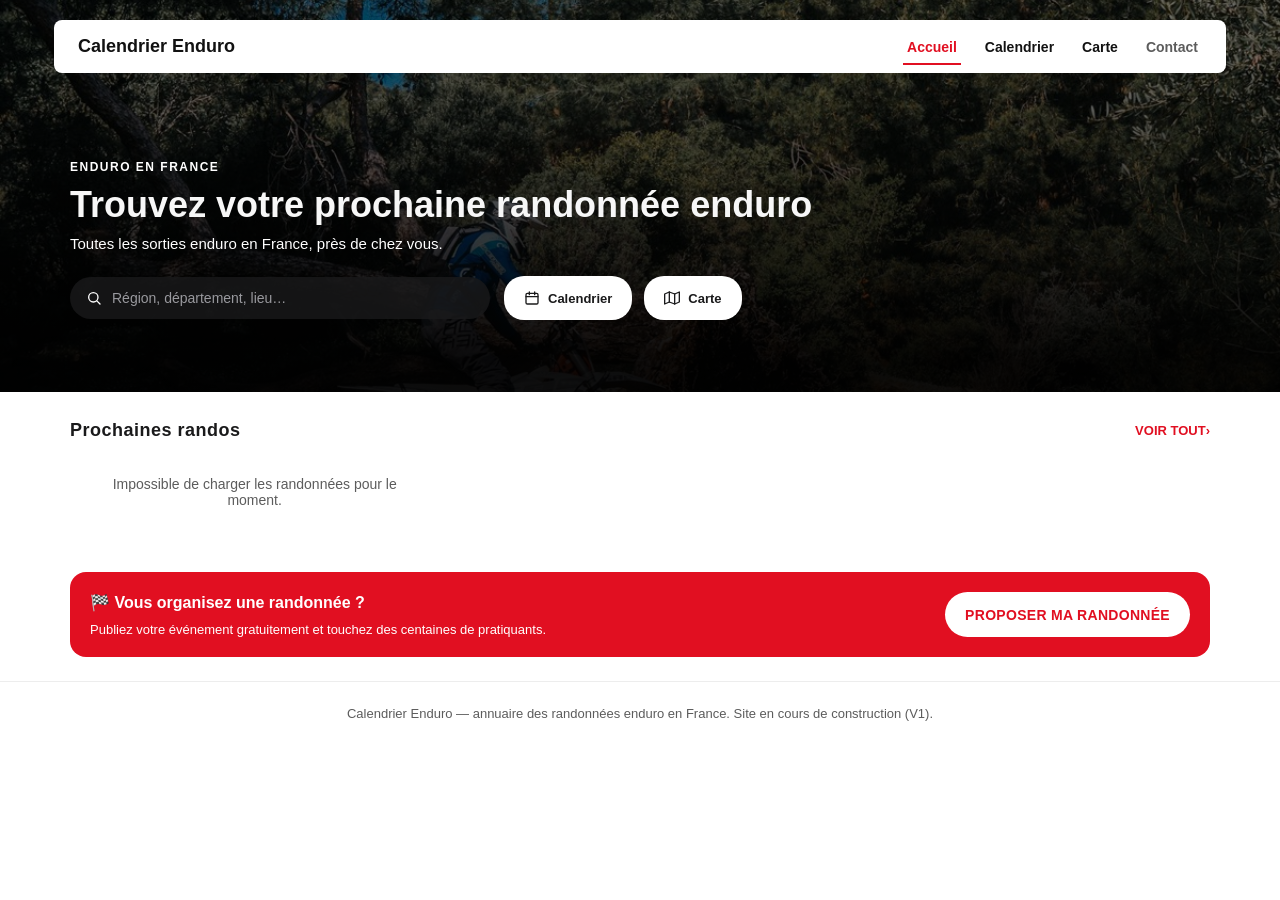
==== index.html @ edf3f190 "Recherche et filtres : correctifs, URL partageable, clavier - Filtre Département basé sur le numéro " ====
<!doctype html>
<html lang="fr">
<head>
<meta charset="UTF-8" />
<meta name="viewport" content="width=device-width, initial-scale=1" />
<title>Calendrier Enduro — Trouvez votre prochaine randonnée</title>
<meta
  name="description"
  content="Toutes les randonnées enduro organisées en France. Repérez les sorties près de chez vous, consultez les détails et contactez l'organisateur."
/>
<link rel="icon" href="data:image/svg+xml,%3Csvg xmlns='http://www.w3.org/2000/svg' viewBox='0 0 24 24'%3E%3Crect width='24' height='24' rx='5' fill='%23e10f21'/%3E%3Ctext x='12' y='17' font-size='13' font-family='Arial, sans-serif' font-weight='700' fill='white' text-anchor='middle'%3EE%3C/text%3E%3C/svg%3E" />
<link rel="stylesheet" href="css/styles.css" />
</head>
<body>
<a class="skip-link" href="#main">Aller au contenu principal</a>

<!-- Sprite d'icônes (icônes génériques dessinées pour cette version locale,
     à remplacer par le set Font Awesome Pro du design une fois le projet
     connecté à une source d'icônes). -->
<svg xmlns="http://www.w3.org/2000/svg" style="display:none" aria-hidden="true">
  <symbol id="icon-search" viewBox="0 0 24 24"><circle cx="11" cy="11" r="7"/><line x1="21" y1="21" x2="16.65" y2="16.65"/></symbol>
  <symbol id="icon-calendar" viewBox="0 0 24 24"><rect x="3" y="5" width="18" height="16" rx="2"/><line x1="16" y1="3" x2="16" y2="7"/><line x1="8" y1="3" x2="8" y2="7"/><line x1="3" y1="10" x2="21" y2="10"/></symbol>
  <symbol id="icon-map" viewBox="0 0 24 24"><polygon points="1,6 8,3 16,6 23,3 23,18 16,21 8,18 1,21"/><line x1="8" y1="3" x2="8" y2="18"/><line x1="16" y1="6" x2="16" y2="21"/></symbol>
  <symbol id="icon-home" viewBox="0 0 24 24"><path d="M4 11 12 4l8 7"/><path d="M6 10v9a1 1 0 0 0 1 1h3v-6h4v6h3a1 1 0 0 0 1-1v-9"/></symbol>
  <symbol id="icon-envelope" viewBox="0 0 24 24"><rect x="3" y="5" width="18" height="14" rx="2"/><path d="m4 7 8 6 8-6"/></symbol>
  <symbol id="icon-bars" viewBox="0 0 24 24"><line x1="4" y1="7" x2="20" y2="7"/><line x1="4" y1="12" x2="20" y2="12"/><line x1="4" y1="17" x2="20" y2="17"/></symbol>
  <symbol id="icon-close" viewBox="0 0 24 24"><line x1="6" y1="6" x2="18" y2="18"/><line x1="18" y1="6" x2="6" y2="18"/></symbol>
  <symbol id="icon-chevron-down" viewBox="0 0 24 24"><polyline points="6 9 12 15 18 9"/></symbol>
</svg>

<div class="hero">
  <div class="hero__media">
    <img src="assets/img/hero-verdon.jpg" alt="Pilote enduro sur un sentier forestier." />
  </div>

  <header class="hero-header">
    <div class="hero-header__bar">
      <p class="site-header__title">Calendrier Enduro</p>

      <nav class="primary-nav" aria-label="Navigation principale">
        <ul class="primary-nav__list">
          <li><a class="primary-nav__link" href="index.html" aria-current="page">Accueil</a></li>
          <li><a class="primary-nav__link" href="calendrier.html">Calendrier</a></li>
          <li><a class="primary-nav__link" href="carte.html">Carte</a></li>
          <li><a class="primary-nav__link" href="#" aria-disabled="true" tabindex="-1">Contact <span class="sr-only">(bientôt disponible)</span></a></li>
        </ul>
      </nav>

      <button
        type="button"
        class="menu-btn"
        aria-haspopup="true"
        aria-expanded="false"
        aria-controls="mobile-menu"
        data-menu-toggle
      >
        <svg class="icon" aria-hidden="true"><use href="#icon-bars"></use></svg>
        <span class="sr-only">Ouvrir le menu</span>
      </button>
    </div>
  </header>

  <div class="hero__content">
    <p class="hero__eyebrow">Enduro en France</p>
    <h1 class="hero__title">Trouvez votre prochaine randonnée enduro</h1>
    <p class="hero__subtitle">Toutes les sorties enduro en France, près de chez vous.</p>
  </div>

  <div class="hero__tools">
    <form class="search-field" role="search" action="calendrier.html" method="get">
      <label for="hero-search" class="sr-only">Rechercher une randonnée par région, département ou lieu</label>
      <svg class="icon" aria-hidden="true"><use href="#icon-search"></use></svg>
      <input type="search" id="hero-search" name="q" placeholder="Région, département, lieu…" />
    </form>

    <div class="quick-links">
      <a class="quick-link" href="calendrier.html">
        <svg class="icon" aria-hidden="true"><use href="#icon-calendar"></use></svg>
        Calendrier
      </a>
      <a class="quick-link" href="carte.html">
        <svg class="icon" aria-hidden="true"><use href="#icon-map"></use></svg>
        Carte
      </a>
    </div>
  </div>
</div>

<main id="main">
  <section class="section" aria-labelledby="prochaines-heading">
    <div class="section__header">
      <h2 class="section__title" id="prochaines-heading">Prochaines randos</h2>
      <a class="section__link" href="calendrier.html">Voir tout <span aria-hidden="true">›</span></a>
    </div>

    <ul class="rando-list rando-list--grid" data-home-list aria-live="polite">
      <li class="rando-list__status" data-home-status>Chargement des prochaines randos…</li>
    </ul>
  </section>

  <section class="section" aria-label="Vous organisez une randonnée ?">
    <div class="cta-banner">
      <div class="cta-banner__text">
        <p class="cta-banner__title">🏁 Vous organisez une randonnée ?</p>
        <p class="cta-banner__subtitle">Publiez votre événement gratuitement et touchez des centaines de pratiquants.</p>
      </div>
      <a class="cta-banner__button" href="#">Proposer ma randonnée</a>
    </div>
  </section>

  <footer class="site-footer">
    <p>Calendrier Enduro — annuaire des randonnées enduro en France. Site en cours de construction (V1).</p>
  </footer>
</main>

<nav class="bottom-nav" aria-label="Navigation principale (mobile)">
  <a class="bottom-nav__item" href="index.html" aria-current="page">
    <span class="bottom-nav__indicator" aria-hidden="true"></span>
    <svg class="icon" aria-hidden="true"><use href="#icon-home"></use></svg>
    <span class="bottom-nav__label">Accueil</span>
  </a>
  <a class="bottom-nav__item" href="calendrier.html">
    <span class="bottom-nav__indicator" aria-hidden="true"></span>
    <svg class="icon" aria-hidden="true"><use href="#icon-calendar"></use></svg>
    <span class="bottom-nav__label">Calendrier</span>
  </a>
  <a class="bottom-nav__item" href="carte.html">
    <span class="bottom-nav__indicator" aria-hidden="true"></span>
    <svg class="icon" aria-hidden="true"><use href="#icon-map"></use></svg>
    <span class="bottom-nav__label">Carte</span>
  </a>
  <span class="bottom-nav__item" aria-disabled="true">
    <span class="bottom-nav__indicator" aria-hidden="true"></span>
    <svg class="icon" aria-hidden="true"><use href="#icon-envelope"></use></svg>
    <span class="bottom-nav__label">Contact</span>
    <span class="sr-only">(bientôt disponible)</span>
  </span>
</nav>

<div class="mobile-menu" id="mobile-menu" data-open="false">
  <div class="mobile-menu__backdrop" data-menu-close></div>
  <div class="mobile-menu__panel" role="dialog" aria-modal="true" aria-label="Menu de navigation">
    <button type="button" class="mobile-menu__close" data-menu-close>
      <svg class="icon" aria-hidden="true"><use href="#icon-close"></use></svg>
      <span class="sr-only">Fermer le menu</span>
    </button>
    <a class="mobile-menu__link" href="index.html" aria-current="page">
      <svg class="icon" aria-hidden="true"><use href="#icon-home"></use></svg>
      Accueil
    </a>
    <a class="mobile-menu__link" href="calendrier.html">
      <svg class="icon" aria-hidden="true"><use href="#icon-calendar"></use></svg>
      Calendrier
    </a>
    <a class="mobile-menu__link" href="carte.html">
      <svg class="icon" aria-hidden="true"><use href="#icon-map"></use></svg>
      Carte
    </a>
    <a class="mobile-menu__link" href="#" aria-disabled="true" tabindex="-1">
      <svg class="icon" aria-hidden="true"><use href="#icon-envelope"></use></svg>
      Contact <span class="tag-soon">Bientôt</span>
    </a>
  </div>
</div>

<script src="js/main.js"></script>
</body>
</html>
---- css/styles.css ----
/* ==========================================================================
   Calendrier-enduro — feuille de styles partagée
   Version F ("Sportif" clair) — implémentation locale à partir de Figma
   Voir claude/accessibilite.md et claude/structure-site.md dans le projet
   pour le détail des décisions de contraste / zones tactiles.
   ========================================================================== */

:root {
  /* Couleurs */
  --color-bg: #ffffff;
  --color-surface: #f8f8f8;
  --color-text: #1a1a1b;
  --color-text-strong: #121212;
  --color-text-muted: #5c5c5c;
  --color-placeholder: #99999e;
  --color-border: #8f8f8f;
  --color-border-soft: #ededed;
  --color-brand: #e10f21;
  --color-brand-on-dark: #ed3324; /* variante lisible sur fond sombre, non utilisée sur cette version claire mais gardée en réserve */
  --color-on-brand: #ffffff;

  --color-badge-venir-bg: var(--color-brand);
  --color-badge-venir-text: #ffffff;
  --color-badge-passee-bg: #ececec;
  --color-badge-passee-text: #5c5c5c;
  --color-badge-annulee-bg: #1a1a1a;
  --color-badge-annulee-text: #ffffff;

  --color-accent-venir: var(--color-brand);
  --color-accent-passee: #9e9e9e;
  --color-accent-annulee: #1a1a1a;

  /* Typo */
  --font-sans: "Inter", -apple-system, BlinkMacSystemFont, "Segoe UI", Roboto,
    "Helvetica Neue", Arial, sans-serif;

  /* Rayons */
  --radius-sm: 6px;
  --radius-md: 8px;
  --radius-lg: 16px;
  --radius-pill: 999px;

  /* Espacements */
  --space-1: 4px;
  --space-2: 8px;
  --space-3: 12px;
  --space-4: 16px;
  --space-5: 20px;
  --space-6: 24px;

  /* Layout */
  --container-max: 1140px;
  --bottom-nav-height: 64px;

  /* Focus */
  --focus-ring: 0 0 0 3px rgba(225, 15, 33, 0.35), 0 0 0 1px var(--color-brand);
}

/* --------------------------------------------------------------------------
   Reset minimal
   -------------------------------------------------------------------------- */
*,
*::before,
*::after {
  box-sizing: border-box;
}

html {
  -webkit-text-size-adjust: 100%;
  scroll-behavior: smooth;
}

@media (prefers-reduced-motion: reduce) {
  html {
    scroll-behavior: auto;
  }
  *,
  *::before,
  *::after {
    animation-duration: 0.01ms !important;
    animation-iteration-count: 1 !important;
    transition-duration: 0.01ms !important;
  }
}

body {
  margin: 0;
  font-family: var(--font-sans);
  color: var(--color-text);
  background: var(--color-bg);
  -webkit-font-smoothing: antialiased;
  padding-bottom: var(--bottom-nav-height);
}

img {
  max-width: 100%;
  display: block;
}

button {
  font: inherit;
  color: inherit;
  background: none;
  border: none;
  cursor: pointer;
}

a {
  color: inherit;
  text-decoration: none;
}

ul {
  list-style: none;
  margin: 0;
  padding: 0;
}

h1,
h2,
h3,
p {
  margin: 0;
}

input {
  font: inherit;
  color: inherit;
}

/* --------------------------------------------------------------------------
   Accessibilité : focus visible, lien d'évitement, sr-only
   -------------------------------------------------------------------------- */
:focus-visible {
  outline: none;
  box-shadow: var(--focus-ring);
  border-radius: var(--radius-sm);
}

.sr-only {
  position: absolute;
  width: 1px;
  height: 1px;
  padding: 0;
  margin: -1px;
  overflow: hidden;
  clip: rect(0, 0, 0, 0);
  white-space: nowrap;
  border: 0;
}

.skip-link {
  position: absolute;
  top: -48px;
  left: var(--space-3);
  background: var(--color-brand);
  color: #fff;
  padding: var(--space-3) var(--space-4);
  border-radius: var(--radius-sm);
  z-index: 200;
  transition: top 0.15s ease;
  font-weight: 600;
}

.skip-link:focus {
  top: var(--space-3);
}

.icon {
  display: inline-block;
  width: 1em;
  height: 1em;
  stroke: currentColor;
  fill: none;
  stroke-width: 2;
  stroke-linecap: round;
  stroke-linejoin: round;
  flex-shrink: 0;
}
.icon--fill {
  fill: currentColor;
  stroke: none;
}

.container {
  width: 100%;
  max-width: var(--container-max);
  margin-inline: auto;
  padding-inline: var(--space-5);
}

/* ==========================================================================
   Header (page Calendrier — barre standard en flux normal)
   ========================================================================== */
.site-header {
  background: var(--color-bg);
  border-bottom: 1px solid var(--color-border-soft);
  padding: var(--space-4) var(--space-4) var(--space-4) var(--space-5);
}

.site-header__inner {
  max-width: var(--container-max);
  margin-inline: auto;
  display: flex;
  align-items: center;
  justify-content: space-between;
  gap: var(--space-4);
}

.site-header__title {
  font-size: 18px;
  font-weight: 700;
  color: var(--color-text);
  white-space: nowrap;
}

.menu-btn {
  width: 44px;
  height: 44px;
  display: inline-flex;
  align-items: center;
  justify-content: center;
  border-radius: var(--radius-md);
  color: var(--color-text);
  font-size: 20px;
}
.menu-btn:hover {
  background: var(--color-surface);
}

.primary-nav {
  display: none;
}

.primary-nav__list {
  display: flex;
  align-items: center;
  gap: var(--space-5);
}

.primary-nav__link {
  font-size: 14px;
  font-weight: 600;
  color: var(--color-text-strong);
  padding: var(--space-2) var(--space-1);
  border-bottom: 2px solid transparent;
}

.primary-nav__link:hover {
  color: var(--color-brand);
}

.primary-nav__link[aria-current="page"] {
  color: var(--color-brand);
  border-bottom-color: var(--color-brand);
}

.primary-nav__link[aria-disabled="true"] {
  color: var(--color-text-muted);
  cursor: default;
  pointer-events: none;
}

/* Menu déroulant mobile (déclenché par le bouton hamburger) */
.mobile-menu {
  position: fixed;
  inset: 0;
  z-index: 150;
  display: none;
}

.mobile-menu[data-open="true"] {
  display: block;
}

.mobile-menu__backdrop {
  position: absolute;
  inset: 0;
  background: rgba(18, 18, 18, 0.5);
}

.mobile-menu__panel {
  position: absolute;
  top: 0;
  right: 0;
  bottom: 0;
  width: min(320px, 85vw);
  background: #fff;
  padding: var(--space-6) var(--space-5);
  display: flex;
  flex-direction: column;
  gap: var(--space-2);
  box-shadow: -8px 0 24px rgba(0, 0, 0, 0.15);
}

.mobile-menu__close {
  align-self: flex-end;
  width: 44px;
  height: 44px;
  display: inline-flex;
  align-items: center;
  justify-content: center;
  font-size: 20px;
  border-radius: var(--radius-md);
  margin-bottom: var(--space-3);
}
.mobile-menu__close:hover {
  background: var(--color-surface);
}

.mobile-menu__link {
  padding: var(--space-4) var(--space-2);
  font-size: 16px;
  font-weight: 600;
  border-bottom: 1px solid var(--color-border-soft);
  display: flex;
  align-items: center;
  gap: var(--space-3);
  min-height: 48px;
}

.mobile-menu__link[aria-current="page"] {
  color: var(--color-brand);
}

.mobile-menu__link[aria-disabled="true"] {
  color: var(--color-text-muted);
}

.mobile-menu__link .tag-soon {
  margin-left: auto;
  font-size: 11px;
  font-weight: 600;
  color: var(--color-text-muted);
  text-transform: uppercase;
}

/* ==========================================================================
   Hero (page Accueil)
   ========================================================================== */
.hero-header {
  position: absolute;
  inset: 0 0 auto 0;
  padding: var(--space-4);
  z-index: 20;
}

.hero-header__bar {
  max-width: calc(var(--container-max) + var(--space-4) * 2);
  margin-inline: auto;
  background: #fff;
  border-radius: var(--radius-md);
  padding: var(--space-4) var(--space-5);
  display: flex;
  align-items: center;
  justify-content: space-between;
  box-shadow: 0 2px 10px rgba(0, 0, 0, 0.08);
}

.hero-header__bar .site-header__title {
  color: var(--color-text-strong);
}

.hero {
  position: relative;
  overflow: hidden;
  padding: 96px var(--space-4) var(--space-6);
  display: flex;
  flex-direction: column;
  gap: var(--space-4);
  color: #fff;
  isolation: isolate;
}

.hero__media {
  position: absolute;
  inset: 0;
  z-index: -1;
}

.hero__media img {
  width: 100%;
  height: 100%;
  object-fit: cover;
}

.hero__media::after {
  content: "";
  position: absolute;
  inset: 0;
  background: linear-gradient(
    to bottom,
    rgba(0, 0, 0, 0.35) 15%,
    rgba(0, 0, 0, 0.92) 92%
  );
}

.hero__content {
  max-width: var(--container-max);
  margin-inline: auto;
  width: 100%;
  display: flex;
  flex-direction: column;
  gap: var(--space-2);
}

.hero__eyebrow {
  font-size: 12px;
  font-weight: 700;
  letter-spacing: 1.5px;
  text-transform: uppercase;
  margin: 0;
}

.hero__title {
  font-size: 22px;
  font-weight: 900;
  color: #f7f7f7;
  max-width: 26em;
  line-height: 1.25;
}

.hero__subtitle {
  font-size: 14px;
  font-weight: 400;
  max-width: 32em;
}

.hero__tools {
  max-width: var(--container-max);
  margin-inline: auto;
  width: 100%;
  display: flex;
  flex-direction: column;
  gap: 14px;
  margin-top: var(--space-2);
}

.search-field {
  display: flex;
  align-items: center;
  gap: var(--space-2);
  width: 100%;
  border-radius: var(--radius-pill);
  padding: var(--space-3) var(--space-4);
  background: rgba(26, 26, 27, 0.8);
  border: none;
}

.search-field .icon {
  color: #fff;
  font-size: 16px;
}

.search-field input {
  background: none;
  border: none;
  color: #fff;
  width: 100%;
  font-size: 14px;
}

.search-field input::placeholder {
  color: var(--color-placeholder);
}

.quick-links {
  display: flex;
  gap: var(--space-3);
}

.quick-link {
  flex: 1;
  display: inline-flex;
  align-items: center;
  justify-content: center;
  gap: var(--space-2);
  background: #fff;
  color: var(--color-text);
  border-radius: 20px;
  padding: var(--space-3) 14px;
  font-size: 13px;
  font-weight: 600;
  min-height: 44px;
}

.quick-link:hover {
  background: #f0f0f0;
}

.quick-link .icon {
  font-size: 16px;
}

/* ==========================================================================
   Sections génériques
   ========================================================================== */
main {
  display: block;
}

.section {
  padding: var(--space-6) var(--space-5);
}

.section__header {
  max-width: var(--container-max);
  margin-inline: auto;
  display: flex;
  align-items: center;
  justify-content: space-between;
  margin-bottom: var(--space-4);
  gap: var(--space-3);
}

.section__title {
  font-size: 18px;
  font-weight: 700;
  letter-spacing: 0.5px;
  color: var(--color-text);
}

.section__link {
  font-size: 13px;
  font-weight: 600;
  color: var(--color-brand);
  padding: var(--space-2);
  margin: calc(var(--space-2) * -1);
  min-height: 44px;
  display: inline-flex;
  align-items: center;
  text-transform: uppercase;
}

.section__link:hover {
  text-decoration: underline;
}

.rando-list {
  max-width: var(--container-max);
  margin-inline: auto;
  display: flex;
  flex-direction: column;
  gap: var(--space-3);
}

/* ==========================================================================
   Carte rando (composant partagé Accueil / Calendrier)
   ========================================================================== */
.rando-card {
  display: flex;
  gap: var(--space-3);
  align-items: stretch;
  background: var(--color-surface);
  border-radius: var(--radius-sm);
  padding: var(--space-3);
  text-decoration: none;
  color: inherit;
}

.rando-card:hover {
  background: #f1f1f1;
}

.rando-card__accent {
  width: 4px;
  border-radius: var(--radius-pill);
  flex-shrink: 0;
  background: var(--color-accent-venir);
}

.rando-card[data-status="passee"] .rando-card__accent {
  background: var(--color-accent-passee);
}

.rando-card[data-status="annulee"] .rando-card__accent {
  background: var(--color-accent-annulee);
}

.rando-card__thumb {
  width: 72px;
  height: 72px;
  border-radius: var(--radius-md);
  overflow: hidden;
  flex-shrink: 0;
  background: var(--color-border-soft);
}

.rando-card__thumb img {
  width: 100%;
  height: 100%;
  object-fit: cover;
}

.rando-card__body {
  flex: 1;
  min-width: 0;
  display: flex;
  flex-direction: column;
  gap: var(--space-1);
  justify-content: center;
}

.rando-card__title {
  font-size: 15px;
  font-weight: 600;
  color: var(--color-text);
  overflow-wrap: break-word;
}

.rando-card__meta {
  font-size: 13px;
  color: var(--color-text-muted);
}

.badge {
  display: inline-flex;
  align-items: center;
  align-self: flex-start;
  margin-top: var(--space-1);
  padding: 4px var(--space-2);
  border-radius: 4px;
  font-size: 11px;
  font-weight: 700;
  text-transform: uppercase;
  background: var(--color-badge-venir-bg);
  color: var(--color-badge-venir-text);
}

[data-status="passee"] .badge {
  background: var(--color-badge-passee-bg);
  color: var(--color-badge-passee-text);
}

[data-status="annulee"] .badge {
  background: var(--color-badge-annulee-bg);
  color: var(--color-badge-annulee-text);
}

/* ==========================================================================
   CTA organisateur
   ========================================================================== */
.cta-banner {
  background: var(--color-brand);
  border-radius: var(--radius-lg);
  padding: var(--space-5);
  display: flex;
  flex-direction: column;
  gap: 10px;
  color: #fff;
  max-width: var(--container-max);
  margin-inline: auto;
}

.cta-banner__title {
  font-size: 16px;
  font-weight: 700;
}

.cta-banner__subtitle {
  font-size: 13px;
  color: #ffffff;
  max-width: 40em;
}

.cta-banner__button {
  display: inline-flex;
  align-items: center;
  justify-content: center;
  align-self: flex-start;
  background: #fff;
  color: var(--color-brand);
  border-radius: var(--radius-pill);
  padding: 14px var(--space-5);
  font-size: 14px;
  font-weight: 600;
  letter-spacing: 0.3px;
  text-transform: uppercase;
  min-height: 45px;
}

.cta-banner__button:hover {
  background: #f4f4f4;
}

/* ==========================================================================
   Page "Calendrier des randonnées"
   ========================================================================== */
.page-title {
  padding: var(--space-6) var(--space-5) var(--space-2);
}

.page-title__inner {
  max-width: var(--container-max);
  margin-inline: auto;
  display: flex;
  flex-direction: column;
  gap: 6px;
}

.page-title h1 {
  font-size: 22px;
  font-weight: 900;
  letter-spacing: 0.3px;
  color: var(--color-text);
}

.page-title p {
  font-size: 14px;
  color: var(--color-text-muted);
}

.filters {
  padding: var(--space-2) var(--space-5) var(--space-4);
}

.filters__inner {
  max-width: var(--container-max);
  margin-inline: auto;
  display: flex;
  flex-direction: column;
  gap: var(--space-3);
}

.filters__row {
  display: flex;
  gap: var(--space-2);
  flex-wrap: wrap;
}

.search-field--light {
  background: var(--color-surface);
  border: 1px solid var(--color-border);
  color: var(--color-text-muted);
  padding: 14px var(--space-4);
}

.search-field--light input {
  color: var(--color-text);
}

.search-field--light input::placeholder {
  color: var(--color-text-muted);
}

.search-field--light .icon {
  color: var(--color-text-muted);
  font-size: 18px;
}

.chip {
  display: inline-flex;
  align-items: center;
  gap: 6px;
  background: #fff;
  border: 1px solid var(--color-border);
  border-radius: var(--radius-pill);
  padding: 14px var(--space-3) 14px 16px;
  font-size: 14px;
  font-weight: 500;
  color: var(--color-text);
  min-height: 44px;
}

.chip:hover {
  background: var(--color-surface);
}

.chip[aria-pressed="true"] {
  background: var(--color-text);
  color: #fff;
  border-color: var(--color-text);
}

.chip[aria-pressed="true"] .icon {
  color: #fff;
}

.chip .icon {
  color: var(--color-text-muted);
  font-size: 12px;
  transition: transform 0.15s ease;
}

.chip[aria-expanded="true"] .icon:last-child {
  transform: rotate(180deg);
}

.chip__label {
  max-width: 18ch;
  overflow: hidden;
  text-overflow: ellipsis;
  white-space: nowrap;
}

.filters-reset {
  min-height: 44px;
  padding: 0 var(--space-2);
  font-size: 14px;
  font-weight: 600;
  color: var(--color-brand);
  text-decoration: underline;
  text-underline-offset: 3px;
  white-space: nowrap;
}

.filters-reset:hover {
  color: var(--color-text);
}

.filters-reset[hidden] {
  display: none;
}

.dropdown {
  position: relative;
}

.dropdown__panel {
  position: absolute;
  top: calc(100% + 6px);
  left: 0;
  z-index: 20;
  min-width: 200px;
  max-height: 260px;
  overflow-y: auto;
  background: #fff;
  border: 1px solid var(--color-border);
  border-radius: var(--radius-md);
  box-shadow: 0 8px 24px rgba(0, 0, 0, 0.12);
  padding: var(--space-2);
  display: flex;
  flex-direction: column;
  gap: 2px;
}

.dropdown__panel[hidden] {
  display: none;
}

.dropdown__option {
  display: flex;
  align-items: center;
  justify-content: space-between;
  gap: var(--space-2);
  width: 100%;
  text-align: left;
  padding: 10px var(--space-3);
  border-radius: var(--radius-sm);
  font-size: 14px;
  color: var(--color-text);
}

.dropdown__option:hover {
  background: var(--color-surface);
}

.dropdown__option[aria-selected="true"] {
  color: var(--color-brand);
  font-weight: 600;
}

.rando-list__status {
  padding: var(--space-4);
  color: var(--color-text-muted);
  font-size: 14px;
  text-align: center;
}

.rando-groups {
  max-width: var(--container-max);
  margin-inline: auto;
  padding: 0 var(--space-5) var(--space-6);
  display: flex;
  flex-direction: column;
  gap: var(--space-6);
}

.rando-group__header {
  display: flex;
  align-items: center;
  gap: var(--space-2);
  margin-bottom: var(--space-3);
}

.rando-group__bar {
  width: 4px;
  height: 16px;
  border-radius: var(--radius-pill);
  background: var(--color-brand);
  flex-shrink: 0;
}

.rando-group__title {
  font-size: 13px;
  font-weight: 700;
  letter-spacing: 0.5px;
  color: var(--color-text);
}

.rando-group .rando-list {
  margin: 0;
  max-width: none;
}

.empty-state {
  display: none;
  text-align: center;
  padding: var(--space-6) var(--space-4);
  color: var(--color-text-muted);
  font-size: 14px;
}

.empty-state[data-visible="true"] {
  display: block;
}

.empty-state .filters-reset {
  margin-top: var(--space-2);
}

.results-count {
  font-size: 13px;
  color: var(--color-text-muted);
}

/* ==========================================================================
   Navigation basse (mobile) — fixe, cachée dès le bureau
   ========================================================================== */
.bottom-nav {
  position: fixed;
  left: 0;
  right: 0;
  bottom: 0;
  background: #fff;
  border-top: 1px solid var(--color-border-soft);
  padding: var(--space-2) var(--space-4);
  display: flex;
  z-index: 100;
}

.bottom-nav__item {
  flex: 1;
  display: flex;
  flex-direction: column;
  align-items: center;
  justify-content: center;
  gap: 4px;
  min-height: 48px;
  color: var(--color-text-strong);
  border-radius: var(--radius-sm);
}

.bottom-nav__indicator {
  width: 24px;
  height: 3px;
  border-radius: 2px;
  background: transparent;
}

.bottom-nav__item[aria-current="page"] {
  color: var(--color-brand);
}

.bottom-nav__item[aria-current="page"] .bottom-nav__indicator {
  background: var(--color-brand);
}

.bottom-nav__item .icon {
  font-size: 16px;
}

.bottom-nav__item[aria-current="page"] .icon {
  color: var(--color-brand);
}

.bottom-nav__label {
  font-size: 10px;
  font-weight: 400;
}

.bottom-nav__item[aria-current="page"] .bottom-nav__label {
  font-weight: 600;
}

.bottom-nav__item[aria-disabled="true"] {
  color: var(--color-text-muted);
  opacity: 0.6;
}

/* ==========================================================================
   Pied de page léger (informations, hors zone tactile mobile)
   ========================================================================== */
.site-footer {
  border-top: 1px solid var(--color-border-soft);
  padding: var(--space-6) var(--space-5);
  text-align: center;
  color: var(--color-text-muted);
  font-size: 13px;
  display: none;
}

/* ==========================================================================
   Responsive — tablette (≥600px)
   ========================================================================== */
@media (min-width: 600px) {
  .hero {
    padding: 120px var(--space-6) var(--space-6);
  }
  .hero__title {
    font-size: 28px;
  }
  .hero__subtitle {
    font-size: 15px;
  }
  .section,
  .page-title,
  .filters {
    padding-left: var(--space-6);
    padding-right: var(--space-6);
  }
  .rando-groups {
    padding-left: var(--space-6);
    padding-right: var(--space-6);
  }
  .cta-banner {
    flex-direction: row;
    align-items: center;
    justify-content: space-between;
    gap: var(--space-5);
  }
  .cta-banner__text {
    display: flex;
    flex-direction: column;
    gap: 10px;
  }
  .cta-banner__button {
    align-self: center;
    flex-shrink: 0;
  }
}

/* ==========================================================================
   Responsive — bureau (≥900px) : navigation haute, grilles, nav basse cachée
   ========================================================================== */
@media (min-width: 900px) {
  body {
    padding-bottom: 0;
  }

  .bottom-nav {
    display: none;
  }

  .menu-btn {
    display: none;
  }

  .primary-nav {
    display: block;
  }

  .mobile-menu {
    display: none !important;
  }

  .site-header {
    padding: var(--space-4) var(--space-6);
  }

  .hero-header {
    padding: var(--space-5) var(--space-6);
  }

  .hero-header__bar {
    padding: var(--space-4) var(--space-6);
  }

  .hero {
    padding-top: 160px;
    padding-bottom: 72px;
  }

  .hero__title {
    font-size: 36px;
  }

  .hero__tools {
    flex-direction: row;
    align-items: center;
  }

  .search-field {
    max-width: 420px;
  }

  .quick-links {
    width: auto;
  }

  .quick-link {
    flex: none;
    padding-inline: var(--space-5);
  }

  .rando-list--grid {
    display: grid;
    grid-template-columns: repeat(3, 1fr);
    gap: var(--space-4);
  }

  .rando-card {
    flex-direction: column;
  }

  .rando-list--grid .rando-card {
    height: 100%;
  }

  .rando-list--grid .rando-card__accent {
    width: 100%;
    height: 4px;
    border-radius: var(--radius-pill);
  }

  .rando-list--grid .rando-card__thumb {
    width: 100%;
    height: 160px;
  }

  .filters__row--inline {
    flex-wrap: nowrap;
    align-items: center;
  }

  .filters__inner {
    flex-direction: row;
    align-items: center;
    justify-content: space-between;
  }

  .filters .search-field--light {
    max-width: 360px;
  }

  .rando-group .rando-list {
    display: grid;
    grid-template-columns: repeat(2, 1fr);
    gap: var(--space-3);
  }

  .site-footer {
    display: block;
  }
}

@media (min-width: 1200px) {
  .rando-group .rando-list {
    grid-template-columns: repeat(3, 1fr);
  }
}

/* ==========================================================================
   Page "Carte des randos"
   ========================================================================== */
.page-title--tight {
  padding-top: var(--space-4);
  padding-bottom: var(--space-2);
}

.map-page-main {
  display: flex;
  flex-direction: column;
}

.map-filters {
  max-width: var(--container-max);
  margin-inline: auto;
  width: 100%;
  padding: 0 var(--space-5) var(--space-3);
}

.map-filters__row {
  display: flex;
  gap: var(--space-2);
  flex-wrap: wrap;
}

.map-placeholder {
  position: relative;
  flex: 1;
  min-height: 460px;
  overflow: hidden;
  background: #eeece5;
}

.leaflet-map {
  position: absolute;
  inset: 0;
  z-index: 1;
  background: #eeece5;
  font-family: var(--font-sans);
}

.map-marker-icon {
  display: block;
  width: 100%;
  height: 100%;
  color: var(--color-accent-venir);
  filter: drop-shadow(0 2px 4px rgba(0, 0, 0, 0.25));
}

.map-marker-icon[data-status="passee"] {
  color: var(--color-accent-passee);
}

.map-marker-icon[data-status="annulee"] {
  color: var(--color-accent-annulee);
}

.map-tooltip__title {
  font-size: 13px;
  font-weight: 600;
  color: var(--color-text);
}

.map-tooltip__date {
  font-size: 12px;
  color: var(--color-text-muted);
  margin-top: 2px;
}

.leaflet-popup-content a.map-tooltip__link {
  display: inline-block;
  margin-top: 4px;
  font-size: 12px;
  font-weight: 600;
  color: var(--color-brand);
}

.leaflet-popup-content-wrapper {
  border-radius: 12px;
  box-shadow: 0 2px 10px rgba(0, 0, 0, 0.18);
}

.leaflet-popup-content {
  margin: var(--space-3) 14px;
  min-width: 160px;
}

.map-legend {
  position: absolute;
  left: var(--space-4);
  bottom: var(--space-4);
  z-index: 10;
  background: #fff;
  border-radius: 12px;
  padding: var(--space-3) var(--space-4);
  display: flex;
  gap: 14px;
  box-shadow: 0 2px 10px rgba(0, 0, 0, 0.18);
  flex-wrap: wrap;
}

.map-legend__item {
  display: flex;
  align-items: center;
  gap: 6px;
  font-size: 11px;
  font-weight: 600;
  color: var(--color-text);
}

.map-legend__dot {
  width: 10px;
  height: 10px;
  border-radius: 50%;
  flex-shrink: 0;
  background: var(--color-accent-venir);
}

.map-legend__dot--passee {
  background: var(--color-accent-passee);
}

.map-legend__dot--annulee {
  background: var(--color-accent-annulee);
}

.map-locate-btn {
  position: absolute;
  right: var(--space-4);
  bottom: 78px;
  z-index: 10;
  width: 48px;
  height: 48px;
  border-radius: var(--radius-pill);
  background: #fff;
  box-shadow: 0 2px 10px rgba(0, 0, 0, 0.18);
  display: flex;
  align-items: center;
  justify-content: center;
  font-size: 18px;
  color: var(--color-text);
}

.map-locate-btn[aria-pressed="true"] {
  color: var(--color-brand);
}

.map-locate-btn:hover {
  background: var(--color-surface);
}

@media (min-width: 900px) {
  .map-filters {
    padding-left: var(--space-6);
    padding-right: var(--space-6);
  }

  .map-placeholder {
    min-height: 560px;
  }
}

/* ==========================================================================
   Page "Fiche randonnée"
   ========================================================================== */
body.detail-page {
  padding-bottom: 0;
}

.detail-header {
  display: flex;
  align-items: center;
  gap: var(--space-2);
  padding: 10px var(--space-5) 10px var(--space-2);
  border-bottom: 1px solid var(--color-border-soft);
}

.detail-header__back {
  width: 44px;
  height: 44px;
  flex-shrink: 0;
  display: inline-flex;
  align-items: center;
  justify-content: center;
  font-size: 18px;
  border-radius: var(--radius-md);
}

.detail-header__back:hover {
  background: var(--color-surface);
}

.detail-header__title {
  font-size: 15px;
  font-weight: 600;
  color: var(--color-text);
}

.detail-hero {
  position: relative;
  height: 240px;
  background: var(--color-border-soft);
  overflow: hidden;
}

.detail-hero img {
  width: 100%;
  height: 100%;
  object-fit: cover;
}

.detail-hero .badge {
  position: absolute;
  left: var(--space-4);
  top: var(--space-4);
}

.detail-title-meta {
  max-width: var(--container-max);
  margin-inline: auto;
  padding: var(--space-5) var(--space-5) var(--space-1);
  display: flex;
  flex-direction: column;
  gap: var(--space-2);
}

.detail-title-meta h1 {
  font-size: 22px;
  font-weight: 900;
  color: var(--color-text);
  line-height: 1.25;
}

.detail-meta-row {
  display: flex;
  align-items: center;
  gap: 6px;
  font-size: 13px;
  color: var(--color-text-muted);
}

.detail-meta-row .icon {
  font-size: 12px;
  flex-shrink: 0;
}

.detail-stats {
  max-width: var(--container-max);
  margin-inline: auto;
  width: 100%;
  display: flex;
  gap: var(--space-3);
  padding: var(--space-4) var(--space-5) var(--space-1);
}

.detail-stat {
  flex: 1;
  background: var(--color-surface);
  border-radius: var(--radius-sm);
  padding: var(--space-3) 10px;
  display: flex;
  flex-direction: column;
  gap: 6px;
}

.detail-stat .icon {
  color: var(--color-brand);
  font-size: 15px;
}

.detail-stat__label {
  font-size: 12px;
  font-weight: 500;
  color: var(--color-text-muted);
}

.detail-stat__value {
  font-size: 15px;
  font-weight: 700;
  color: var(--color-text);
}

.detail-section {
  max-width: var(--container-max);
  margin-inline: auto;
  width: 100%;
  padding: var(--space-5) var(--space-5) var(--space-1);
  display: flex;
  flex-direction: column;
  gap: var(--space-2);
}

.detail-section h2 {
  font-size: 16px;
  font-weight: 700;
  color: var(--color-text);
}

.detail-meeting-row {
  display: flex;
  align-items: flex-start;
  gap: 6px;
  font-size: 13px;
  color: var(--color-text-muted);
}

.detail-meeting-row .icon {
  font-size: 13px;
  margin-top: 2px;
  flex-shrink: 0;
}

.mini-map {
  position: relative;
  height: 140px;
  border-radius: var(--radius-md);
  background: #eeece5;
  overflow: hidden;
  font-family: var(--font-sans);
}

.mini-map .leaflet-control-zoom,
.mini-map .leaflet-control-attribution {
  font-size: 10px;
}

.detail-link {
  display: inline-flex;
  align-self: flex-start;
  font-size: 13px;
  font-weight: 600;
  color: var(--color-brand);
  min-height: 32px;
  align-items: center;
}

.detail-link:hover {
  text-decoration: underline;
}

.detail-organizer__name {
  font-size: 14px;
  font-weight: 600;
  color: var(--color-text);
}

.detail-organizer__desc {
  font-size: 13px;
  color: var(--color-text-muted);
  line-height: 1.45;
}

.contact-list {
  background: var(--color-surface);
  border-radius: var(--radius-sm);
  overflow: hidden;
}

.contact-list__row {
  display: flex;
  align-items: center;
  gap: 10px;
  min-height: 44px;
  padding: var(--space-3);
  font-size: 14px;
  font-weight: 500;
  color: var(--color-text);
  border-bottom: 1px solid var(--color-border-soft);
}

.contact-list__row:last-child {
  border-bottom: none;
}

.contact-list__row:hover {
  background: #f1f1f1;
}

.contact-list__row .icon {
  color: var(--color-brand);
  font-size: 15px;
  flex-shrink: 0;
}

.detail-cta {
  position: sticky;
  bottom: 0;
  background: #fff;
  border-top: 1px solid var(--color-border-soft);
  padding: var(--space-3) var(--space-5);
  max-width: var(--container-max);
  margin-inline: auto;
  width: 100%;
}

.detail-cta__button {
  display: flex;
  align-items: center;
  justify-content: center;
  width: 100%;
  min-height: 45px;
  background: var(--color-brand);
  color: #fff;
  border-radius: var(--radius-pill);
  font-size: 15px;
  font-weight: 700;
}

.detail-cta__button:hover {
  background: #c60d1c;
}

.detail-not-found {
  padding: var(--space-6) var(--space-5);
  text-align: center;
  color: var(--color-text-muted);
  font-size: 14px;
}

@media (min-width: 900px) {
  .detail-header {
    padding-left: var(--space-6);
    padding-right: var(--space-6);
  }

  .detail-hero {
    height: 340px;
  }

  .detail-title-meta,
  .detail-stats,
  .detail-section {
    padding-left: var(--space-6);
    padding-right: var(--space-6);
  }

  .detail-stats {
    max-width: 640px;
  }

  .detail-section {
    max-width: 640px;
  }

  .detail-cta {
    max-width: 640px;
    padding-left: var(--space-6);
    padding-right: var(--space-6);
    padding-bottom: var(--space-5);
  }
}
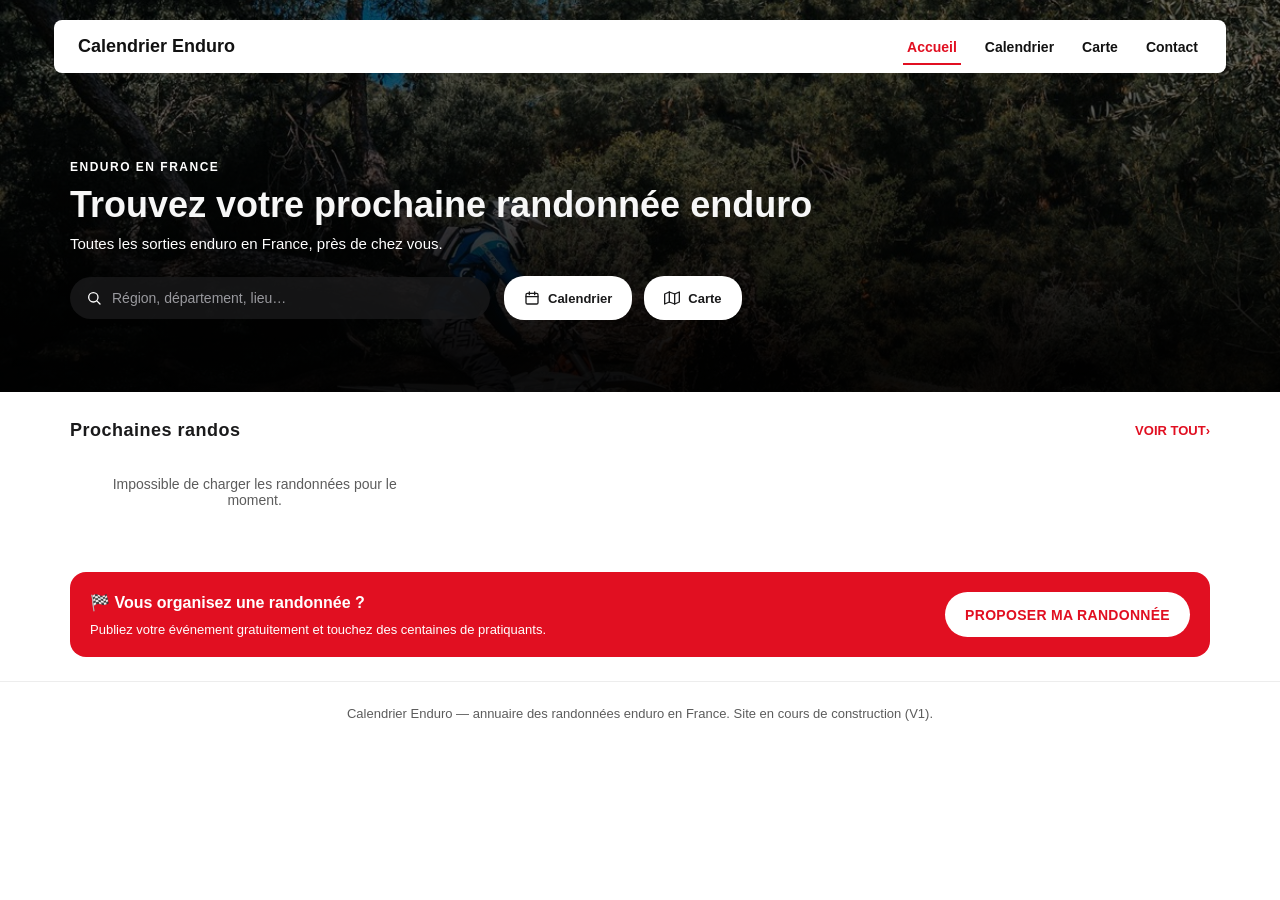
==== commit 39c8d893: "Socle des formulaires et page Contact - js/forms.js : validation côté navigateur, envoi en fetch, ét" ====
--- a/index.html
+++ b/index.html
@@ -42,7 +42,7 @@
           <li><a class="primary-nav__link" href="index.html" aria-current="page">Accueil</a></li>
           <li><a class="primary-nav__link" href="calendrier.html">Calendrier</a></li>
           <li><a class="primary-nav__link" href="carte.html">Carte</a></li>
-          <li><a class="primary-nav__link" href="#" aria-disabled="true" tabindex="-1">Contact <span class="sr-only">(bientôt disponible)</span></a></li>
+          <li><a class="primary-nav__link" href="contact.html">Contact</a></li>
         </ul>
       </nav>
 
@@ -129,12 +129,11 @@
     <svg class="icon" aria-hidden="true"><use href="#icon-map"></use></svg>
     <span class="bottom-nav__label">Carte</span>
   </a>
-  <span class="bottom-nav__item" aria-disabled="true">
+  <a class="bottom-nav__item" href="contact.html">
     <span class="bottom-nav__indicator" aria-hidden="true"></span>
     <svg class="icon" aria-hidden="true"><use href="#icon-envelope"></use></svg>
     <span class="bottom-nav__label">Contact</span>
-    <span class="sr-only">(bientôt disponible)</span>
-  </span>
+  </a>
 </nav>
 
 <div class="mobile-menu" id="mobile-menu" data-open="false">
@@ -156,9 +155,9 @@
       <svg class="icon" aria-hidden="true"><use href="#icon-map"></use></svg>
       Carte
     </a>
-    <a class="mobile-menu__link" href="#" aria-disabled="true" tabindex="-1">
+    <a class="mobile-menu__link" href="contact.html">
       <svg class="icon" aria-hidden="true"><use href="#icon-envelope"></use></svg>
-      Contact <span class="tag-soon">Bientôt</span>
+      Contact
     </a>
   </div>
 </div>
--- a/css/styles.css
+++ b/css/styles.css
@@ -18,6 +18,7 @@
   --color-brand: #e10f21;
   --color-brand-on-dark: #ed3324; /* variante lisible sur fond sombre, non utilisée sur cette version claire mais gardée en réserve */
   --color-on-brand: #ffffff;
+  --color-error: #b80c1a; /* texte d'erreur : rouge plus sombre que la marque, lisible en petit corps */
 
   --color-badge-venir-bg: var(--color-brand);
   --color-badge-venir-text: #ffffff;
@@ -123,7 +124,9 @@
   margin: 0;
 }
 
-input {
+input,
+select,
+textarea {
   font: inherit;
   color: inherit;
 }
@@ -1612,3 +1615,227 @@
     padding-bottom: var(--space-5);
   }
 }
+
+/* ==========================================================================
+   Formulaires (contact, proposer une randonnée)
+   ========================================================================== */
+.form-page__inner {
+  max-width: 640px;
+  margin-inline: auto;
+  padding: var(--space-6) var(--space-5);
+}
+
+.form-page h1 {
+  font-size: 22px;
+  font-weight: 900;
+  letter-spacing: 0.3px;
+}
+
+.form-page__intro {
+  margin-top: 6px;
+  font-size: 14px;
+  color: var(--color-text-muted);
+}
+
+.form {
+  display: flex;
+  flex-direction: column;
+  gap: var(--space-5);
+  margin-top: var(--space-6);
+}
+
+.form[hidden] {
+  display: none;
+}
+
+.form__note {
+  font-size: 13px;
+  color: var(--color-text-muted);
+}
+
+.field {
+  display: flex;
+  flex-direction: column;
+  gap: 6px;
+}
+
+.field__label {
+  font-size: 14px;
+  font-weight: 600;
+}
+
+/* 16px minimum : en dessous, iOS zoome sur le champ au focus. */
+.field__input {
+  width: 100%;
+  min-height: 48px;
+  padding: var(--space-3) var(--space-4);
+  font-size: 16px;
+  background: #fff;
+  border: 1px solid var(--color-border);
+  border-radius: var(--radius-md);
+}
+
+textarea.field__input {
+  min-height: 140px;
+  line-height: 1.5;
+  resize: vertical;
+}
+
+select.field__input {
+  appearance: none;
+  padding-right: 44px;
+  background-image: url("data:image/svg+xml,%3Csvg xmlns='http://www.w3.org/2000/svg' viewBox='0 0 24 24' fill='none' stroke='%235c5c5c' stroke-width='2' stroke-linecap='round' stroke-linejoin='round'%3E%3Cpolyline points='6 9 12 15 18 9'/%3E%3C/svg%3E");
+  background-repeat: no-repeat;
+  background-position: right 14px center;
+  background-size: 18px;
+}
+
+.field__input:hover {
+  border-color: var(--color-text);
+}
+
+.field__input:focus-visible {
+  border-color: var(--color-brand);
+  border-radius: var(--radius-md);
+}
+
+.field__input[aria-invalid="true"],
+.field__checkbox[aria-invalid="true"] {
+  border-color: var(--color-error);
+  outline: 1px solid var(--color-error);
+}
+
+.field__hint {
+  font-size: 13px;
+  color: var(--color-text-muted);
+}
+
+.field__error {
+  font-size: 13px;
+  font-weight: 600;
+  color: var(--color-error);
+}
+
+.field__error[hidden] {
+  display: none;
+}
+
+.field--checkbox {
+  display: grid;
+  grid-template-columns: auto 1fr;
+  align-items: start;
+  column-gap: var(--space-3);
+}
+
+.field--checkbox .field__label {
+  font-weight: 400;
+  line-height: 1.4;
+  padding-top: 1px;
+}
+
+.field--checkbox .field__error {
+  grid-column: 2;
+}
+
+.field__checkbox {
+  width: 22px;
+  height: 22px;
+  margin: 0;
+  accent-color: var(--color-brand);
+}
+
+/* Champ piège anti-robots : sorti de l'écran plutôt que display:none, que certains robots détectent. */
+.field-trap {
+  position: absolute;
+  left: -9999px;
+  width: 1px;
+  height: 1px;
+  overflow: hidden;
+}
+
+.form__submit {
+  display: flex;
+  align-items: center;
+  justify-content: center;
+  width: 100%;
+  min-height: 48px;
+  padding: 0 var(--space-5);
+  background: var(--color-brand);
+  color: #fff;
+  border-radius: var(--radius-pill);
+  font-size: 15px;
+  font-weight: 700;
+}
+
+.form__submit:hover {
+  background: #c60d1c;
+}
+
+.form__submit:disabled {
+  background: var(--color-text-muted);
+  cursor: progress;
+}
+
+.form-status {
+  padding: var(--space-3) var(--space-4);
+  border: 1px solid var(--color-error);
+  border-radius: var(--radius-md);
+  font-size: 14px;
+  font-weight: 600;
+  color: var(--color-error);
+}
+
+.form-status[hidden] {
+  display: none;
+}
+
+.form-success {
+  display: flex;
+  flex-direction: column;
+  align-items: flex-start;
+  gap: var(--space-3);
+  margin-top: var(--space-6);
+  padding: var(--space-5);
+  background: var(--color-surface);
+  border-radius: var(--radius-lg);
+}
+
+.form-success[hidden] {
+  display: none;
+}
+
+.form-page__inner > .form-success:first-child {
+  margin-top: 0;
+}
+
+.form-success h1,
+.form-success h2 {
+  font-size: 18px;
+  font-weight: 800;
+}
+
+.form-success p,
+.form-page li {
+  font-size: 15px;
+  line-height: 1.5;
+}
+
+.form-link {
+  font-size: 14px;
+  font-weight: 600;
+  color: var(--color-brand);
+  text-decoration: underline;
+  text-underline-offset: 3px;
+}
+
+@media (min-width: 900px) {
+  .form-page__inner {
+    padding-top: 40px;
+  }
+
+  .form__submit {
+    width: auto;
+    align-self: flex-start;
+    min-width: 220px;
+  }
+}
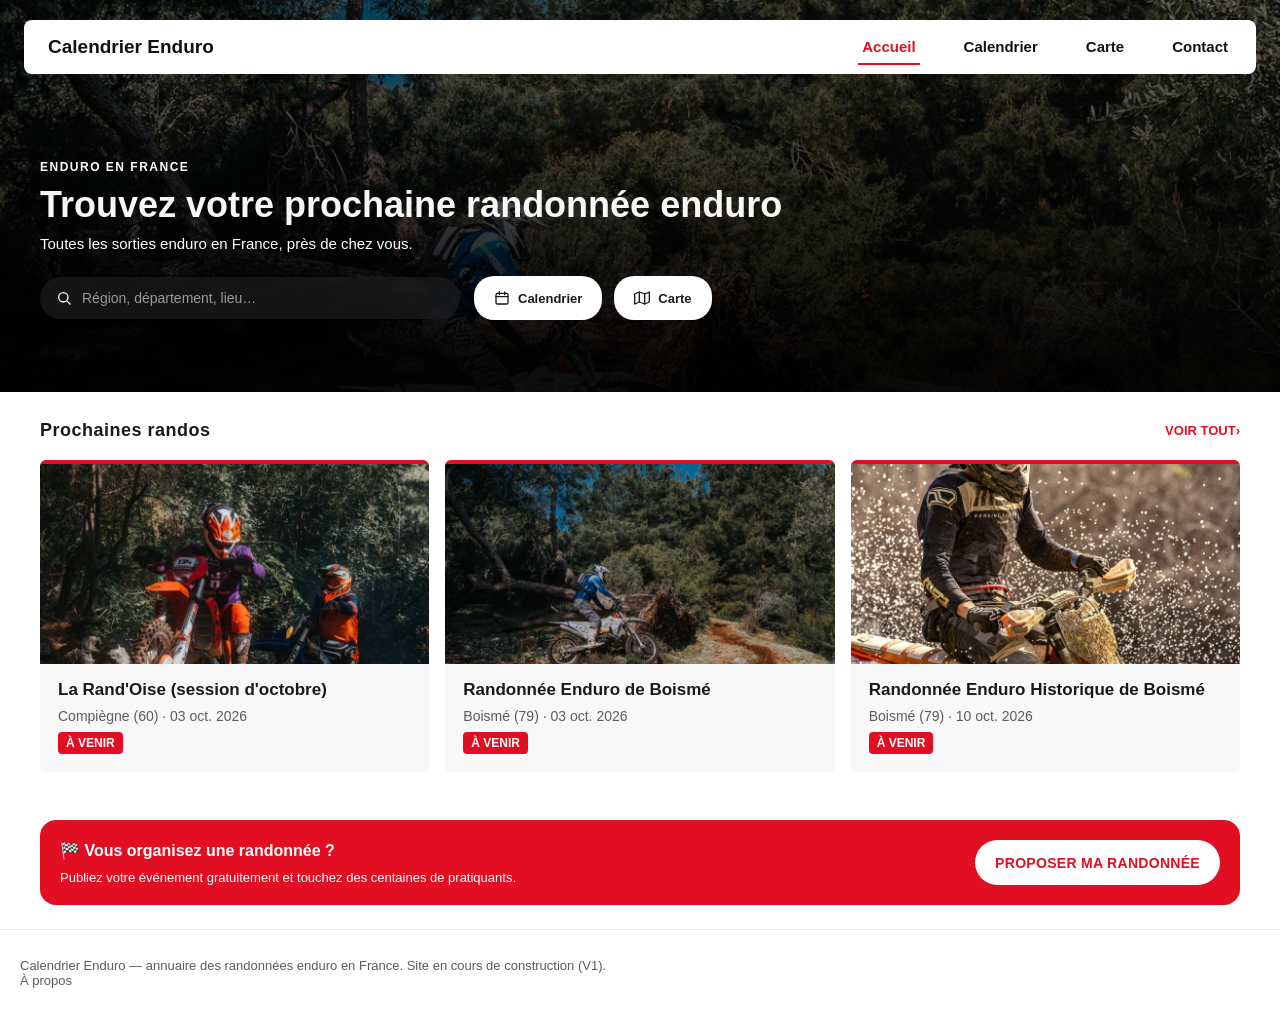
==== commit e56fb92e: "Merge formulaires PHP (contact, proposer) et filtres sur la base main Fusion de claude/etapes-formul" ====
--- a/index.html
+++ b/index.html
@@ -23,8 +23,6 @@
   <symbol id="icon-map" viewBox="0 0 24 24"><polygon points="1,6 8,3 16,6 23,3 23,18 16,21 8,18 1,21"/><line x1="8" y1="3" x2="8" y2="18"/><line x1="16" y1="6" x2="16" y2="21"/></symbol>
   <symbol id="icon-home" viewBox="0 0 24 24"><path d="M4 11 12 4l8 7"/><path d="M6 10v9a1 1 0 0 0 1 1h3v-6h4v6h3a1 1 0 0 0 1-1v-9"/></symbol>
   <symbol id="icon-envelope" viewBox="0 0 24 24"><rect x="3" y="5" width="18" height="14" rx="2"/><path d="m4 7 8 6 8-6"/></symbol>
-  <symbol id="icon-bars" viewBox="0 0 24 24"><line x1="4" y1="7" x2="20" y2="7"/><line x1="4" y1="12" x2="20" y2="12"/><line x1="4" y1="17" x2="20" y2="17"/></symbol>
-  <symbol id="icon-close" viewBox="0 0 24 24"><line x1="6" y1="6" x2="18" y2="18"/><line x1="18" y1="6" x2="6" y2="18"/></symbol>
   <symbol id="icon-chevron-down" viewBox="0 0 24 24"><polyline points="6 9 12 15 18 9"/></symbol>
 </svg>
 
@@ -40,23 +38,11 @@
       <nav class="primary-nav" aria-label="Navigation principale">
         <ul class="primary-nav__list">
           <li><a class="primary-nav__link" href="index.html" aria-current="page">Accueil</a></li>
-          <li><a class="primary-nav__link" href="calendrier.html">Calendrier</a></li>
-          <li><a class="primary-nav__link" href="carte.html">Carte</a></li>
+          <li><a class="primary-nav__link" href="calendar.html">Calendrier</a></li>
+          <li><a class="primary-nav__link" href="map.html">Carte</a></li>
           <li><a class="primary-nav__link" href="contact.html">Contact</a></li>
         </ul>
       </nav>
-
-      <button
-        type="button"
-        class="menu-btn"
-        aria-haspopup="true"
-        aria-expanded="false"
-        aria-controls="mobile-menu"
-        data-menu-toggle
-      >
-        <svg class="icon" aria-hidden="true"><use href="#icon-bars"></use></svg>
-        <span class="sr-only">Ouvrir le menu</span>
-      </button>
     </div>
   </header>
 
@@ -67,18 +53,18 @@
   </div>
 
   <div class="hero__tools">
-    <form class="search-field" role="search" action="calendrier.html" method="get">
+    <form class="search-field" role="search" action="calendar.html" method="get">
       <label for="hero-search" class="sr-only">Rechercher une randonnée par région, département ou lieu</label>
       <svg class="icon" aria-hidden="true"><use href="#icon-search"></use></svg>
       <input type="search" id="hero-search" name="q" placeholder="Région, département, lieu…" />
     </form>
 
     <div class="quick-links">
-      <a class="quick-link" href="calendrier.html">
+      <a class="quick-link" href="calendar.html">
         <svg class="icon" aria-hidden="true"><use href="#icon-calendar"></use></svg>
         Calendrier
       </a>
-      <a class="quick-link" href="carte.html">
+      <a class="quick-link" href="map.html">
         <svg class="icon" aria-hidden="true"><use href="#icon-map"></use></svg>
         Carte
       </a>
@@ -87,14 +73,14 @@
 </div>
 
 <main id="main">
-  <section class="section" aria-labelledby="prochaines-heading">
+  <section class="section" aria-labelledby="upcoming-heading">
     <div class="section__header">
-      <h2 class="section__title" id="prochaines-heading">Prochaines randos</h2>
-      <a class="section__link" href="calendrier.html">Voir tout <span aria-hidden="true">›</span></a>
+      <h2 class="section__title" id="upcoming-heading">Prochaines randos</h2>
+      <a class="section__link" href="calendar.html">Voir tout <span aria-hidden="true">›</span></a>
     </div>
 
-    <ul class="rando-list rando-list--grid" data-home-list aria-live="polite">
-      <li class="rando-list__status" data-home-status>Chargement des prochaines randos…</li>
+    <ul class="event-list event-list--grid" data-home-list aria-live="polite">
+      <li class="event-list__status" data-home-status>Chargement des prochaines randos…</li>
     </ul>
   </section>
 
@@ -104,12 +90,13 @@
         <p class="cta-banner__title">🏁 Vous organisez une randonnée ?</p>
         <p class="cta-banner__subtitle">Publiez votre événement gratuitement et touchez des centaines de pratiquants.</p>
       </div>
-      <a class="cta-banner__button" href="#">Proposer ma randonnée</a>
+      <a class="cta-banner__button" href="submit.html">Proposer ma randonnée</a>
     </div>
   </section>
 
   <footer class="site-footer">
     <p>Calendrier Enduro — annuaire des randonnées enduro en France. Site en cours de construction (V1).</p>
+    <p><a href="#" aria-disabled="true" tabindex="-1">À propos <span class="sr-only">(bientôt disponible)</span></a></p>
   </footer>
 </main>
 
@@ -119,12 +106,12 @@
     <svg class="icon" aria-hidden="true"><use href="#icon-home"></use></svg>
     <span class="bottom-nav__label">Accueil</span>
   </a>
-  <a class="bottom-nav__item" href="calendrier.html">
+  <a class="bottom-nav__item" href="calendar.html">
     <span class="bottom-nav__indicator" aria-hidden="true"></span>
     <svg class="icon" aria-hidden="true"><use href="#icon-calendar"></use></svg>
     <span class="bottom-nav__label">Calendrier</span>
   </a>
-  <a class="bottom-nav__item" href="carte.html">
+  <a class="bottom-nav__item" href="map.html">
     <span class="bottom-nav__indicator" aria-hidden="true"></span>
     <svg class="icon" aria-hidden="true"><use href="#icon-map"></use></svg>
     <span class="bottom-nav__label">Carte</span>
@@ -136,32 +123,6 @@
   </a>
 </nav>
 
-<div class="mobile-menu" id="mobile-menu" data-open="false">
-  <div class="mobile-menu__backdrop" data-menu-close></div>
-  <div class="mobile-menu__panel" role="dialog" aria-modal="true" aria-label="Menu de navigation">
-    <button type="button" class="mobile-menu__close" data-menu-close>
-      <svg class="icon" aria-hidden="true"><use href="#icon-close"></use></svg>
-      <span class="sr-only">Fermer le menu</span>
-    </button>
-    <a class="mobile-menu__link" href="index.html" aria-current="page">
-      <svg class="icon" aria-hidden="true"><use href="#icon-home"></use></svg>
-      Accueil
-    </a>
-    <a class="mobile-menu__link" href="calendrier.html">
-      <svg class="icon" aria-hidden="true"><use href="#icon-calendar"></use></svg>
-      Calendrier
-    </a>
-    <a class="mobile-menu__link" href="carte.html">
-      <svg class="icon" aria-hidden="true"><use href="#icon-map"></use></svg>
-      Carte
-    </a>
-    <a class="mobile-menu__link" href="contact.html">
-      <svg class="icon" aria-hidden="true"><use href="#icon-envelope"></use></svg>
-      Contact
-    </a>
-  </div>
-</div>
-
 <script src="js/main.js"></script>
 </body>
 </html>
--- a/css/styles.css
+++ b/css/styles.css
@@ -18,18 +18,20 @@
   --color-brand: #e10f21;
   --color-brand-on-dark: #ed3324; /* variante lisible sur fond sombre, non utilisée sur cette version claire mais gardée en réserve */
   --color-on-brand: #ffffff;
-  --color-error: #b80c1a; /* texte d'erreur : rouge plus sombre que la marque, lisible en petit corps */
-
-  --color-badge-venir-bg: var(--color-brand);
-  --color-badge-venir-text: #ffffff;
-  --color-badge-passee-bg: #ececec;
-  --color-badge-passee-text: #5c5c5c;
-  --color-badge-annulee-bg: #1a1a1a;
-  --color-badge-annulee-text: #ffffff;
-
-  --color-accent-venir: var(--color-brand);
-  --color-accent-passee: #9e9e9e;
-  --color-accent-annulee: #1a1a1a;
+
+  --color-badge-upcoming-bg: var(--color-brand);
+  --color-badge-upcoming-text: #ffffff;
+  --color-badge-past-bg: #ececec;
+  --color-badge-past-text: #5c5c5c;
+  --color-badge-cancelled-bg: #1a1a1a;
+  --color-badge-cancelled-text: #ffffff;
+
+  --color-accent-upcoming: var(--color-brand);
+  --color-accent-past: #9e9e9e;
+  --color-accent-cancelled: #1a1a1a;
+
+  --color-error: #b00020;
+  --color-success: #1e7b34;
 
   /* Typo */
   --font-sans: "Inter", -apple-system, BlinkMacSystemFont, "Segoe UI", Roboto,
@@ -50,8 +52,9 @@
   --space-6: 24px;
 
   /* Layout */
-  --container-max: 1140px;
+  --container-max: 1200px;
   --bottom-nav-height: 64px;
+  --detail-cta-height: 70px;
 
   /* Focus */
   --focus-ring: 0 0 0 3px rgba(225, 15, 33, 0.35), 0 0 0 1px var(--color-brand);
@@ -211,24 +214,10 @@
 }
 
 .site-header__title {
-  font-size: 18px;
+  font-size: 19px;
   font-weight: 700;
   color: var(--color-text);
   white-space: nowrap;
-}
-
-.menu-btn {
-  width: 44px;
-  height: 44px;
-  display: inline-flex;
-  align-items: center;
-  justify-content: center;
-  border-radius: var(--radius-md);
-  color: var(--color-text);
-  font-size: 20px;
-}
-.menu-btn:hover {
-  background: var(--color-surface);
 }
 
 .primary-nav {
@@ -262,80 +251,6 @@
   color: var(--color-text-muted);
   cursor: default;
   pointer-events: none;
-}
-
-/* Menu déroulant mobile (déclenché par le bouton hamburger) */
-.mobile-menu {
-  position: fixed;
-  inset: 0;
-  z-index: 150;
-  display: none;
-}
-
-.mobile-menu[data-open="true"] {
-  display: block;
-}
-
-.mobile-menu__backdrop {
-  position: absolute;
-  inset: 0;
-  background: rgba(18, 18, 18, 0.5);
-}
-
-.mobile-menu__panel {
-  position: absolute;
-  top: 0;
-  right: 0;
-  bottom: 0;
-  width: min(320px, 85vw);
-  background: #fff;
-  padding: var(--space-6) var(--space-5);
-  display: flex;
-  flex-direction: column;
-  gap: var(--space-2);
-  box-shadow: -8px 0 24px rgba(0, 0, 0, 0.15);
-}
-
-.mobile-menu__close {
-  align-self: flex-end;
-  width: 44px;
-  height: 44px;
-  display: inline-flex;
-  align-items: center;
-  justify-content: center;
-  font-size: 20px;
-  border-radius: var(--radius-md);
-  margin-bottom: var(--space-3);
-}
-.mobile-menu__close:hover {
-  background: var(--color-surface);
-}
-
-.mobile-menu__link {
-  padding: var(--space-4) var(--space-2);
-  font-size: 16px;
-  font-weight: 600;
-  border-bottom: 1px solid var(--color-border-soft);
-  display: flex;
-  align-items: center;
-  gap: var(--space-3);
-  min-height: 48px;
-}
-
-.mobile-menu__link[aria-current="page"] {
-  color: var(--color-brand);
-}
-
-.mobile-menu__link[aria-disabled="true"] {
-  color: var(--color-text-muted);
-}
-
-.mobile-menu__link .tag-soon {
-  margin-left: auto;
-  font-size: 11px;
-  font-weight: 600;
-  color: var(--color-text-muted);
-  text-transform: uppercase;
 }
 
 /* ==========================================================================
@@ -539,7 +454,7 @@
   text-decoration: underline;
 }
 
-.rando-list {
+.event-list {
   max-width: var(--container-max);
   margin-inline: auto;
   display: flex;
@@ -550,7 +465,7 @@
 /* ==========================================================================
    Carte rando (composant partagé Accueil / Calendrier)
    ========================================================================== */
-.rando-card {
+.event-card {
   display: flex;
   gap: var(--space-3);
   align-items: stretch;
@@ -561,26 +476,26 @@
   color: inherit;
 }
 
-.rando-card:hover {
+.event-card:hover {
   background: #f1f1f1;
 }
 
-.rando-card__accent {
+.event-card__accent {
   width: 4px;
   border-radius: var(--radius-pill);
   flex-shrink: 0;
-  background: var(--color-accent-venir);
-}
-
-.rando-card[data-status="passee"] .rando-card__accent {
-  background: var(--color-accent-passee);
-}
-
-.rando-card[data-status="annulee"] .rando-card__accent {
-  background: var(--color-accent-annulee);
-}
-
-.rando-card__thumb {
+  background: var(--color-accent-upcoming);
+}
+
+.event-card[data-status="past"] .event-card__accent {
+  background: var(--color-accent-past);
+}
+
+.event-card[data-status="cancelled"] .event-card__accent {
+  background: var(--color-accent-cancelled);
+}
+
+.event-card__thumb {
   width: 72px;
   height: 72px;
   border-radius: var(--radius-md);
@@ -589,13 +504,13 @@
   background: var(--color-border-soft);
 }
 
-.rando-card__thumb img {
+.event-card__thumb img {
   width: 100%;
   height: 100%;
   object-fit: cover;
 }
 
-.rando-card__body {
+.event-card__body {
   flex: 1;
   min-width: 0;
   display: flex;
@@ -604,14 +519,14 @@
   justify-content: center;
 }
 
-.rando-card__title {
+.event-card__title {
   font-size: 15px;
   font-weight: 600;
   color: var(--color-text);
   overflow-wrap: break-word;
 }
 
-.rando-card__meta {
+.event-card__meta {
   font-size: 13px;
   color: var(--color-text-muted);
 }
@@ -626,18 +541,18 @@
   font-size: 11px;
   font-weight: 700;
   text-transform: uppercase;
-  background: var(--color-badge-venir-bg);
-  color: var(--color-badge-venir-text);
-}
-
-[data-status="passee"] .badge {
-  background: var(--color-badge-passee-bg);
-  color: var(--color-badge-passee-text);
-}
-
-[data-status="annulee"] .badge {
-  background: var(--color-badge-annulee-bg);
-  color: var(--color-badge-annulee-text);
+  background: var(--color-badge-upcoming-bg);
+  color: var(--color-badge-upcoming-text);
+}
+
+[data-status="past"] .badge {
+  background: var(--color-badge-past-bg);
+  color: var(--color-badge-past-text);
+}
+
+[data-status="cancelled"] .badge {
+  background: var(--color-badge-cancelled-bg);
+  color: var(--color-badge-cancelled-text);
 }
 
 /* ==========================================================================
@@ -729,6 +644,13 @@
   display: flex;
   gap: var(--space-2);
   flex-wrap: wrap;
+}
+
+.filters__search-col {
+  display: flex;
+  flex-direction: column;
+  gap: var(--space-3);
+  flex: 1;
 }
 
 .search-field--light {
@@ -863,14 +785,14 @@
   font-weight: 600;
 }
 
-.rando-list__status {
+.event-list__status {
   padding: var(--space-4);
   color: var(--color-text-muted);
   font-size: 14px;
   text-align: center;
 }
 
-.rando-groups {
+.event-groups {
   max-width: var(--container-max);
   margin-inline: auto;
   padding: 0 var(--space-5) var(--space-6);
@@ -879,14 +801,14 @@
   gap: var(--space-6);
 }
 
-.rando-group__header {
+.event-group__header {
   display: flex;
   align-items: center;
   gap: var(--space-2);
   margin-bottom: var(--space-3);
 }
 
-.rando-group__bar {
+.event-group__bar {
   width: 4px;
   height: 16px;
   border-radius: var(--radius-pill);
@@ -894,14 +816,14 @@
   flex-shrink: 0;
 }
 
-.rando-group__title {
+.event-group__title {
   font-size: 13px;
   font-weight: 700;
   letter-spacing: 0.5px;
   color: var(--color-text);
 }
 
-.rando-group .rando-list {
+.event-group .event-list {
   margin: 0;
   max-width: none;
 }
@@ -1003,6 +925,25 @@
   display: none;
 }
 
+.site-footer__inner {
+  max-width: var(--container-max);
+  margin-inline: auto;
+  display: flex;
+  flex-direction: column;
+  align-items: center;
+  gap: var(--space-2);
+}
+
+.site-footer__links {
+  display: flex;
+  gap: var(--space-4);
+  font-weight: 500;
+}
+
+.site-footer a[aria-disabled="true"] {
+  pointer-events: none;
+}
+
 /* ==========================================================================
    Responsive — tablette (≥600px)
    ========================================================================== */
@@ -1022,7 +963,7 @@
     padding-left: var(--space-6);
     padding-right: var(--space-6);
   }
-  .rando-groups {
+  .event-groups {
     padding-left: var(--space-6);
     padding-right: var(--space-6);
   }
@@ -1055,20 +996,24 @@
     display: none;
   }
 
-  .menu-btn {
-    display: none;
-  }
-
   .primary-nav {
     display: block;
   }
 
-  .mobile-menu {
-    display: none !important;
+  .primary-nav__list {
+    gap: 40px;
+  }
+
+  .primary-nav__link {
+    font-size: 15px;
   }
 
   .site-header {
-    padding: var(--space-4) var(--space-6);
+    padding: 22px 80px;
+  }
+
+  .site-header__inner {
+    max-width: none;
   }
 
   .hero-header {
@@ -1106,29 +1051,85 @@
     padding-inline: var(--space-5);
   }
 
-  .rando-list--grid {
+  .event-list--grid {
     display: grid;
     grid-template-columns: repeat(3, 1fr);
     gap: var(--space-4);
   }
 
-  .rando-card {
+  .event-card {
     flex-direction: column;
   }
 
-  .rando-list--grid .rando-card {
+  .event-list--grid .event-card,
+  .event-group .event-list .event-card {
     height: 100%;
-  }
-
-  .rando-list--grid .rando-card__accent {
+    padding: 0;
+    gap: 0;
+    overflow: hidden;
+  }
+
+  .event-list--grid .event-card__accent,
+  .event-group .event-list .event-card__accent {
     width: 100%;
     height: 4px;
-    border-radius: var(--radius-pill);
-  }
-
-  .rando-list--grid .rando-card__thumb {
+    border-radius: 0;
+  }
+
+  .event-list--grid .event-card__thumb,
+  .event-group .event-list .event-card__thumb {
     width: 100%;
-    height: 160px;
+    height: 200px;
+    border-radius: 0;
+  }
+
+  .event-list--grid .event-card__body,
+  .event-group .event-list .event-card__body {
+    padding: 16px 18px 18px;
+    gap: var(--space-2);
+  }
+
+  .event-list--grid .event-card__title,
+  .event-group .event-list .event-card__title {
+    font-size: 17px;
+  }
+
+  .event-list--grid .event-card__meta,
+  .event-group .event-list .event-card__meta {
+    font-size: 14px;
+  }
+
+  .event-list--grid .badge,
+  .event-group .event-list .badge {
+    font-size: 12px;
+    margin-top: 0;
+  }
+
+  .page-title__inner {
+    gap: var(--space-3);
+  }
+
+  .page-title h1 {
+    font-size: 40px;
+    letter-spacing: 0.3px;
+  }
+
+  .page-title p {
+    font-size: 17px;
+  }
+
+  .page-title {
+    padding-top: 56px;
+    padding-bottom: 28px;
+  }
+
+  .filters {
+    padding-top: 8px;
+    padding-bottom: 40px;
+  }
+
+  .filters__search-col {
+    flex: none;
   }
 
   .filters__row--inline {
@@ -1138,27 +1139,59 @@
 
   .filters__inner {
     flex-direction: row;
-    align-items: center;
-    justify-content: space-between;
+    align-items: flex-start;
+    justify-content: flex-start;
+    gap: var(--space-4);
   }
 
   .filters .search-field--light {
-    max-width: 360px;
-  }
-
-  .rando-group .rando-list {
+    width: 420px;
+    max-width: 420px;
+  }
+
+  .chip {
+    padding: 14px 20px;
+  }
+
+  .event-groups {
+    padding-bottom: 56px;
+  }
+
+  .event-group__header {
+    margin-bottom: var(--space-5);
+  }
+
+  .event-group__bar {
+    height: 22px;
+  }
+
+  .event-group__title {
+    font-size: 19px;
+    letter-spacing: normal;
+  }
+
+  .event-group .event-list {
     display: grid;
     grid-template-columns: repeat(2, 1fr);
-    gap: var(--space-3);
+    gap: var(--space-6);
   }
 
   .site-footer {
     display: block;
+    text-align: left;
+    padding-top: 28px;
+    padding-bottom: 28px;
+  }
+
+  .site-footer__inner {
+    flex-direction: row;
+    justify-content: space-between;
+    align-items: center;
   }
 }
 
 @media (min-width: 1200px) {
-  .rando-group .rando-list {
+  .event-group .event-list {
     grid-template-columns: repeat(3, 1fr);
   }
 }
@@ -1166,9 +1199,11 @@
 /* ==========================================================================
    Page "Carte des randos"
    ========================================================================== */
-.page-title--tight {
-  padding-top: var(--space-4);
-  padding-bottom: var(--space-2);
+@media (max-width: 899px) {
+  .page-title--tight {
+    padding-top: var(--space-4);
+    padding-bottom: var(--space-2);
+  }
 }
 
 .map-page-main {
@@ -1187,6 +1222,69 @@
   display: flex;
   gap: var(--space-2);
   flex-wrap: wrap;
+}
+
+.map-body {
+  display: flex;
+  flex-direction: column;
+  flex: 1;
+  min-height: 0;
+}
+
+.map-sidebar {
+  display: none;
+}
+
+.status-toggle {
+  display: flex;
+  gap: var(--space-2);
+}
+
+.status-toggle__btn {
+  height: 44px;
+  padding-inline: var(--space-4);
+  border-radius: var(--radius-pill);
+  border: 1px solid var(--color-border);
+  font-size: 14px;
+  font-weight: 500;
+  color: var(--color-text);
+  display: inline-flex;
+  align-items: center;
+  justify-content: center;
+}
+
+.status-toggle__btn:hover {
+  background: var(--color-surface);
+}
+
+.status-toggle__btn[aria-pressed="true"] {
+  background: var(--color-brand);
+  border-color: var(--color-brand);
+  color: #fff;
+}
+
+.map-sidebar__divider {
+  border: none;
+  border-top: 1px solid var(--color-border-soft);
+  margin: 0;
+}
+
+.map-sidebar__legend {
+  display: flex;
+  flex-direction: column;
+  gap: var(--space-3);
+}
+
+.map-sidebar__legend-title {
+  font-size: 13px;
+  font-weight: 600;
+  color: var(--color-text);
+}
+
+.map-sidebar__legend .map-legend__item {
+  font-size: 14px;
+  font-weight: 400;
+  color: var(--color-text-muted);
 }
 
 .map-placeholder {
@@ -1209,16 +1307,16 @@
   display: block;
   width: 100%;
   height: 100%;
-  color: var(--color-accent-venir);
+  color: var(--color-accent-upcoming);
   filter: drop-shadow(0 2px 4px rgba(0, 0, 0, 0.25));
 }
 
-.map-marker-icon[data-status="passee"] {
-  color: var(--color-accent-passee);
-}
-
-.map-marker-icon[data-status="annulee"] {
-  color: var(--color-accent-annulee);
+.map-marker-icon[data-status="past"] {
+  color: var(--color-accent-past);
+}
+
+.map-marker-icon[data-status="cancelled"] {
+  color: var(--color-accent-cancelled);
 }
 
 .map-tooltip__title {
@@ -1279,15 +1377,15 @@
   height: 10px;
   border-radius: 50%;
   flex-shrink: 0;
-  background: var(--color-accent-venir);
-}
-
-.map-legend__dot--passee {
-  background: var(--color-accent-passee);
-}
-
-.map-legend__dot--annulee {
-  background: var(--color-accent-annulee);
+  background: var(--color-accent-upcoming);
+}
+
+.map-legend__dot--past {
+  background: var(--color-accent-past);
+}
+
+.map-legend__dot--cancelled {
+  background: var(--color-accent-cancelled);
 }
 
 .map-locate-btn {
@@ -1317,12 +1415,52 @@
 
 @media (min-width: 900px) {
   .map-filters {
-    padding-left: var(--space-6);
-    padding-right: var(--space-6);
+    display: none;
+  }
+
+  .map-body {
+    flex-direction: row;
+    gap: var(--space-6);
+    padding-inline: max(var(--space-6), calc((100% - var(--container-max)) / 2));
+  }
+
+  .map-sidebar {
+    display: flex;
+    flex-direction: column;
+    gap: var(--space-6);
+    width: 360px;
+    flex-shrink: 0;
+    padding-bottom: var(--space-6);
   }
 
   .map-placeholder {
     min-height: 560px;
+    border-radius: var(--radius-lg);
+  }
+
+  .map-legend--overlay {
+    display: none;
+  }
+
+  .map-locate-btn {
+    bottom: var(--space-6);
+  }
+
+  .map-tooltip__title {
+    font-size: 15px;
+  }
+
+  .map-tooltip__date {
+    font-size: 13px;
+  }
+
+  .leaflet-popup-content a.map-tooltip__link {
+    font-size: 13px;
+  }
+
+  .leaflet-popup-content-wrapper {
+    border-radius: 10px;
+    box-shadow: 0 4px 16px rgba(0, 0, 0, 0.18);
   }
 }
 
@@ -1330,7 +1468,7 @@
    Page "Fiche randonnée"
    ========================================================================== */
 body.detail-page {
-  padding-bottom: 0;
+  padding-bottom: var(--detail-cta-height);
 }
 
 .detail-header {
@@ -1549,8 +1687,11 @@
 }
 
 .detail-cta {
-  position: sticky;
+  position: fixed;
+  left: 0;
+  right: 0;
   bottom: 0;
+  z-index: 10;
   background: #fff;
   border-top: 1px solid var(--color-border-soft);
   padding: var(--space-3) var(--space-5);
@@ -1576,6 +1717,64 @@
   background: #c60d1c;
 }
 
+.detail-cta__button--disabled {
+  background: var(--color-surface);
+  color: var(--color-text-muted);
+  cursor: default;
+  pointer-events: none;
+}
+
+.detail-cta__external-icon {
+  font-size: 14px;
+  margin-left: 6px;
+}
+
+.detail-cta__wrap {
+  position: relative;
+}
+
+.contact-choice__panel {
+  position: absolute;
+  bottom: calc(100% + 8px);
+  left: 0;
+  right: 0;
+  z-index: 20;
+  background: #fff;
+  border: 1px solid var(--color-border);
+  border-radius: var(--radius-md);
+  box-shadow: 0 8px 24px rgba(0, 0, 0, 0.12);
+  padding: var(--space-2);
+  display: flex;
+  flex-direction: column;
+  gap: 2px;
+}
+
+.contact-choice__panel[hidden] {
+  display: none;
+}
+
+.contact-choice__option {
+  display: flex;
+  align-items: center;
+  gap: 10px;
+  min-height: 44px;
+  padding: var(--space-2) var(--space-3);
+  border-radius: var(--radius-sm);
+  font-size: 14px;
+  font-weight: 500;
+  color: var(--color-text);
+}
+
+.contact-choice__option:hover {
+  background: var(--color-surface);
+}
+
+.contact-choice__option .icon {
+  color: var(--color-brand);
+  font-size: 15px;
+  flex-shrink: 0;
+}
+
 .detail-not-found {
   padding: var(--space-6) var(--space-5);
   text-align: center;
@@ -1584,6 +1783,10 @@
 }
 
 @media (min-width: 900px) {
+  body.detail-page {
+    padding-bottom: calc(var(--detail-cta-height) + var(--space-5));
+  }
+
   .detail-header {
     padding-left: var(--space-6);
     padding-right: var(--space-6);
@@ -1600,10 +1803,8 @@
     padding-right: var(--space-6);
   }
 
-  .detail-stats {
-    max-width: 640px;
-  }
-
+  .detail-title-meta,
+  .detail-stats,
   .detail-section {
     max-width: 640px;
   }
@@ -1625,7 +1826,7 @@
   padding: var(--space-6) var(--space-5);
 }
 
-.form-page h1 {
+.form-page__inner > h1 {
   font-size: 22px;
   font-weight: 900;
   letter-spacing: 0.3px;
@@ -1705,6 +1906,33 @@
   outline: 1px solid var(--color-error);
 }
 
+.form__group {
+  display: flex;
+  flex-direction: column;
+  gap: var(--space-5);
+  min-width: 0;
+  margin: 0;
+  padding: var(--space-5) 0 0;
+  border: none;
+  border-top: 1px solid var(--color-border-soft);
+}
+
+.form__legend {
+  padding: 0 var(--space-3) 0 0;
+  font-size: 17px;
+  font-weight: 800;
+}
+
+.form__row {
+  display: grid;
+  gap: var(--space-5);
+}
+
+.field__optional {
+  font-weight: 400;
+  color: var(--color-text-muted);
+}
+
 .field__hint {
   font-size: 13px;
   color: var(--color-text-muted);
@@ -1828,6 +2056,17 @@
   text-underline-offset: 3px;
 }
 
+@media (min-width: 600px) {
+  .form__row {
+    grid-template-columns: 1fr 1fr;
+    align-items: start;
+  }
+
+  .form__row--3 {
+    grid-template-columns: repeat(3, 1fr);
+  }
+}
+
 @media (min-width: 900px) {
   .form-page__inner {
     padding-top: 40px;
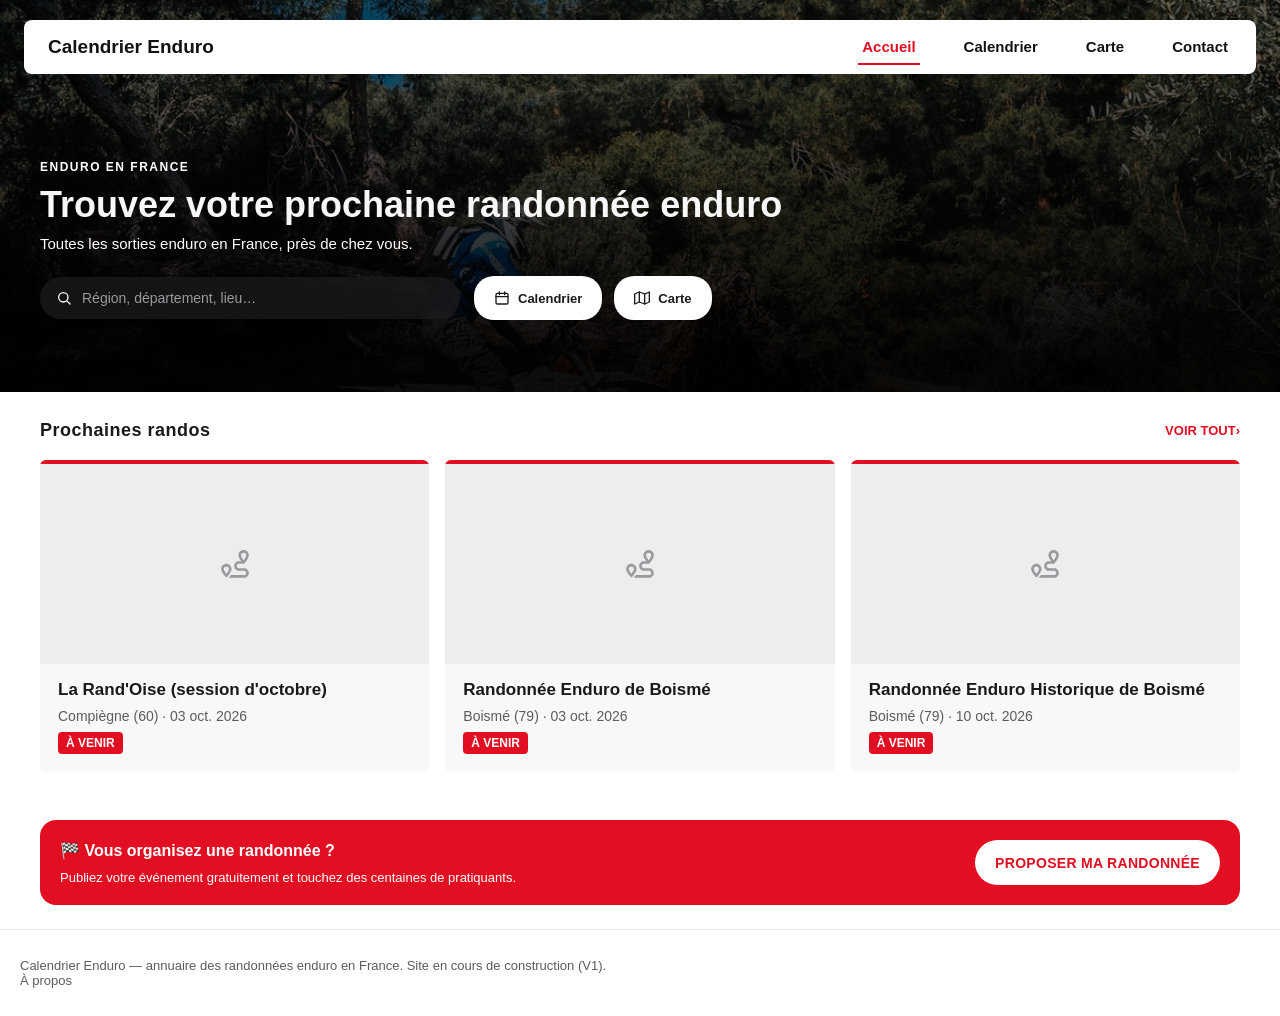
==== commit cfb55677: "Pictogramme de repli pour les randonnées sans photo - Cartes et fiche : pictogramme décoratif quand " ====
--- a/index.html
+++ b/index.html
@@ -24,6 +24,7 @@
   <symbol id="icon-home" viewBox="0 0 24 24"><path d="M4 11 12 4l8 7"/><path d="M6 10v9a1 1 0 0 0 1 1h3v-6h4v6h3a1 1 0 0 0 1-1v-9"/></symbol>
   <symbol id="icon-envelope" viewBox="0 0 24 24"><rect x="3" y="5" width="18" height="14" rx="2"/><path d="m4 7 8 6 8-6"/></symbol>
   <symbol id="icon-chevron-down" viewBox="0 0 24 24"><polyline points="6 9 12 15 18 9"/></symbol>
+  <symbol id="icon-fa-route" viewBox="0 0 39 39"><path d="M33.2723 11.7902C34.5517 9.60773 35.1537 8.0273 35.1537 7.27472C35.1537 5.318 33.5733 3.66232 31.5413 3.66232C29.5846 3.66232 27.9289 5.318 27.9289 7.27472C27.9289 8.0273 28.531 9.60773 29.8104 11.7902C30.4124 12.6181 31.0145 13.4459 31.5413 14.1985C32.1434 13.4459 32.6702 12.6181 33.2723 11.7902ZM32.3692 18.9397C32.1434 19.2408 31.6918 19.3913 31.3155 19.316H24.9186C23.2629 19.316 21.9083 20.6707 21.9083 22.3264C21.9083 23.9821 23.2629 25.3367 24.9186 25.3367H32.1434C35.831 25.3367 38.7661 28.2718 38.7661 31.9594C38.7661 35.6471 35.831 38.5822 32.1434 38.5822H10.77C11.3721 37.8296 12.1999 36.8512 13.0278 35.7976C13.1783 35.5718 13.4041 35.2708 13.6299 34.9698H32.1434C33.7991 34.9698 35.1537 33.6151 35.1537 31.9594C35.1537 30.3037 33.7991 28.9491 32.1434 28.9491H24.9186C21.2309 28.9491 18.2959 26.014 18.2959 22.3264C18.2959 18.6387 21.2309 15.7036 24.9186 15.7036H28.1547C26.2732 13.0696 24.3165 9.75824 24.3165 7.27472C24.3165 3.28603 27.5526 0.0499268 31.5413 0.0499268C35.53 0.0499268 38.7661 3.28603 38.7661 7.27472C38.7661 11.0376 34.3259 16.682 32.3692 18.9397ZM9.18962 30.7553C10.5443 28.7986 11.0711 27.2934 11.0711 26.5408C11.0711 24.5841 9.49065 22.9284 7.45868 22.9284C5.50196 22.9284 3.84628 24.5841 3.84628 26.5408C3.84628 27.2934 4.37309 28.7986 5.72774 30.7553C6.25455 31.5831 6.85661 32.411 7.45868 33.1636C8.06075 32.411 8.66281 31.5831 9.18962 30.7553ZM10.6195 34.9698C10.0927 35.6471 9.56591 36.2491 9.11436 36.776C8.81333 37.077 8.58755 37.378 8.36178 37.6038C8.36178 37.6038 8.36178 37.6791 8.28652 37.6791C7.83497 38.2059 7.08239 38.2059 6.63084 37.6791C4.74938 35.6471 0.233887 30.379 0.233887 26.5408C0.233887 22.5521 3.46999 19.316 7.45868 19.316C11.4474 19.316 14.6835 22.5521 14.6835 26.5408C14.6835 29.1749 12.5762 32.4862 10.6195 34.9698Z"/></symbol>
 </svg>
 
 <div class="hero">
--- a/css/styles.css
+++ b/css/styles.css
@@ -510,6 +510,15 @@
   object-fit: cover;
 }
 
+/* Rando sans photo : pictogramme décoratif à la place de la vignette */
+.event-card__thumb--empty {
+  display: flex;
+  align-items: center;
+  justify-content: center;
+  color: var(--color-placeholder);
+  font-size: 28px;
+}
+
 .event-card__body {
   flex: 1;
   min-width: 0;
@@ -1513,6 +1522,15 @@
   object-fit: cover;
 }
 
+/* Fiche sans photo : même pictogramme décoratif que sur les cartes */
+.detail-hero--empty {
+  display: flex;
+  align-items: center;
+  justify-content: center;
+  color: var(--color-placeholder);
+  font-size: 48px;
+}
+
 .detail-hero .badge {
   position: absolute;
   left: var(--space-4);
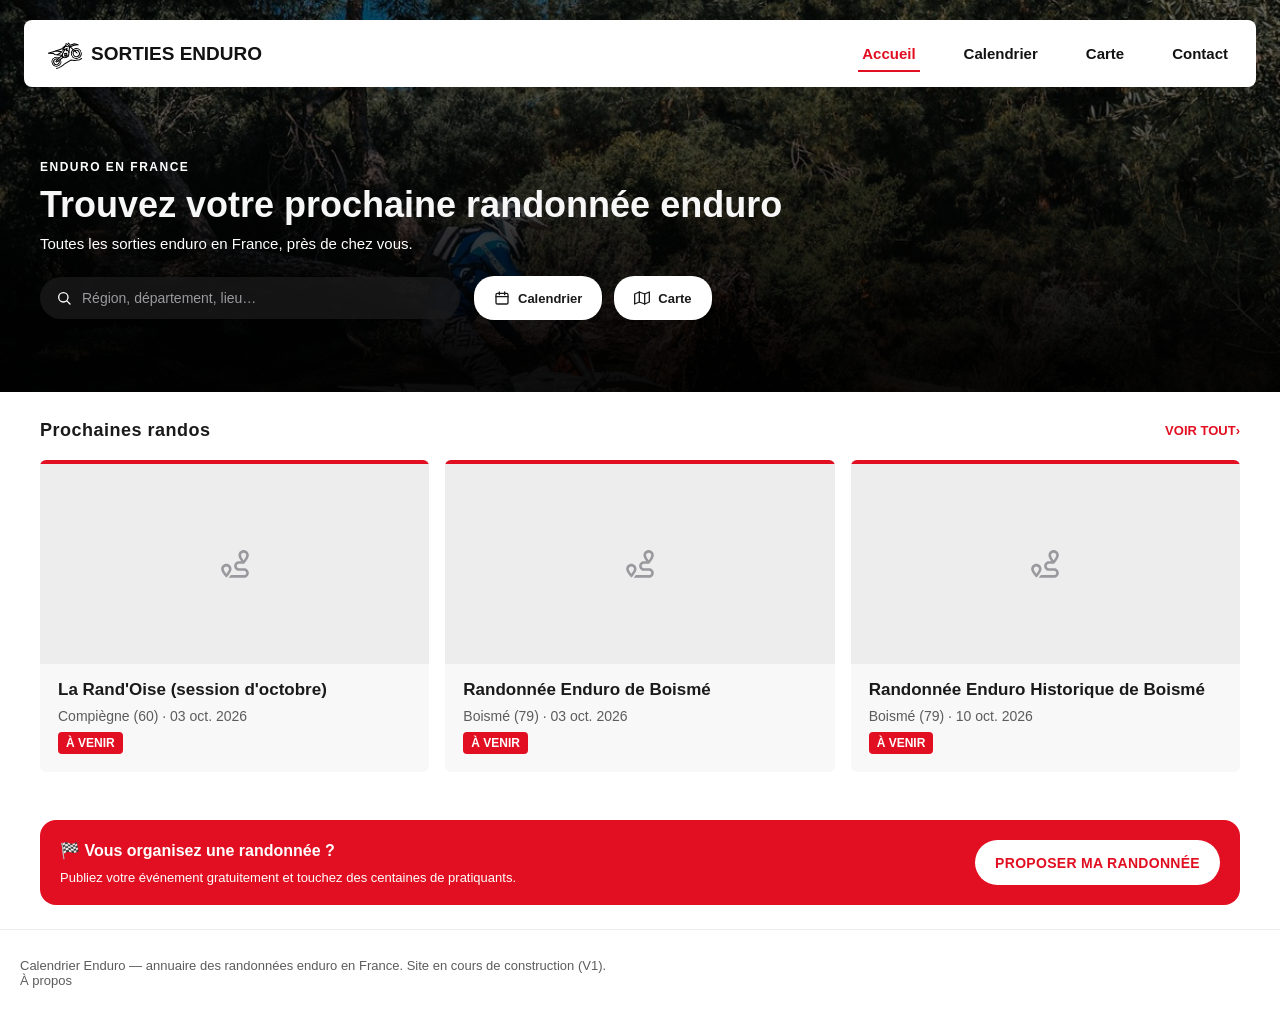
==== commit 3f989151: "Logo cliquable dans l'en-tête et favicon SVG - Pictogramme moto + nom du site, lien vers l'accueil, " ====
--- a/index.html
+++ b/index.html
@@ -8,7 +8,7 @@
   name="description"
   content="Toutes les randonnées enduro organisées en France. Repérez les sorties près de chez vous, consultez les détails et contactez l'organisateur."
 />
-<link rel="icon" href="data:image/svg+xml,%3Csvg xmlns='http://www.w3.org/2000/svg' viewBox='0 0 24 24'%3E%3Crect width='24' height='24' rx='5' fill='%23e10f21'/%3E%3Ctext x='12' y='17' font-size='13' font-family='Arial, sans-serif' font-weight='700' fill='white' text-anchor='middle'%3EE%3C/text%3E%3C/svg%3E" />
+<link rel="icon" type="image/svg+xml" href="assets/img/favicon.svg" />
 <link rel="stylesheet" href="css/styles.css" />
 </head>
 <body>
@@ -34,7 +34,18 @@
 
   <header class="hero-header">
     <div class="hero-header__bar">
-      <p class="site-header__title">Calendrier Enduro</p>
+      <a class="site-header__title site-logo" href="index.html" aria-label="Sorties Enduro — accueil">
+        <span class="site-logo__mark" aria-hidden="true">
+          <span class="site-logo__bike">
+            <img class="site-logo__part site-logo__part--roue-arriere" src="assets/img/logo/roue-arriere.svg" alt="" />
+            <img class="site-logo__part site-logo__part--roue-avant" src="assets/img/logo/roue-avant.svg" alt="" />
+            <img class="site-logo__part site-logo__part--chassis" src="assets/img/logo/chassis.svg" alt="" />
+            <img class="site-logo__part site-logo__part--fourche" src="assets/img/logo/fourche.svg" alt="" />
+          </span>
+          <img class="site-logo__part site-logo__part--sol" src="assets/img/logo/sol.svg" alt="" />
+        </span>
+        Sorties Enduro
+      </a>
 
       <nav class="primary-nav" aria-label="Navigation principale">
         <ul class="primary-nav__list">
--- a/css/styles.css
+++ b/css/styles.css
@@ -31,6 +31,7 @@
   --color-accent-cancelled: #1a1a1a;
 
   --color-error: #b00020;
+  --color-focus: #1d4ed8; /* bleu : le rouge est réservé à la marque et aux erreurs */
   --color-success: #1e7b34;
 
   /* Typo */
@@ -57,7 +58,7 @@
   --detail-cta-height: 70px;
 
   /* Focus */
-  --focus-ring: 0 0 0 3px rgba(225, 15, 33, 0.35), 0 0 0 1px var(--color-brand);
+  --focus-ring: 0 0 0 2px #fff, 0 0 0 4px var(--color-focus); /* double anneau : lisible sur fond clair comme sombre (hero) */
 }
 
 /* --------------------------------------------------------------------------
@@ -219,6 +220,44 @@
   color: var(--color-text);
   white-space: nowrap;
 }
+
+/* Logo : pictogramme moto + nom du site, lien vers l'accueil */
+.site-logo {
+  display: inline-flex;
+  align-items: center;
+  gap: var(--space-2);
+  text-transform: uppercase;
+  border-radius: var(--radius-md);
+}
+
+.site-logo__mark {
+  position: relative;
+  flex: none;
+  width: 35px;
+  height: 35px;
+  background: #fff;
+}
+
+.site-logo__bike {
+  position: absolute;
+  left: 1.26px;
+  top: 8.13px;
+  width: 32.479px;
+  height: 18.748px;
+  transform: rotate(-21.25deg);
+}
+
+/* Les SVG gardent leurs dimensions natives : seul le placement est défini ici */
+.site-logo__part {
+  position: absolute;
+  max-width: none;
+}
+
+.site-logo__part--roue-arriere { left: 0; top: 8.76px; }
+.site-logo__part--roue-avant   { left: 21.37px; top: 7.63px; }
+.site-logo__part--chassis      { left: 0.4px; top: 1.3px; }
+.site-logo__part--fourche      { left: 19.35px; top: -0.03px; }
+.site-logo__part--sol          { left: 7.56px; top: 22.12px; }
 
 .primary-nav {
   display: none;
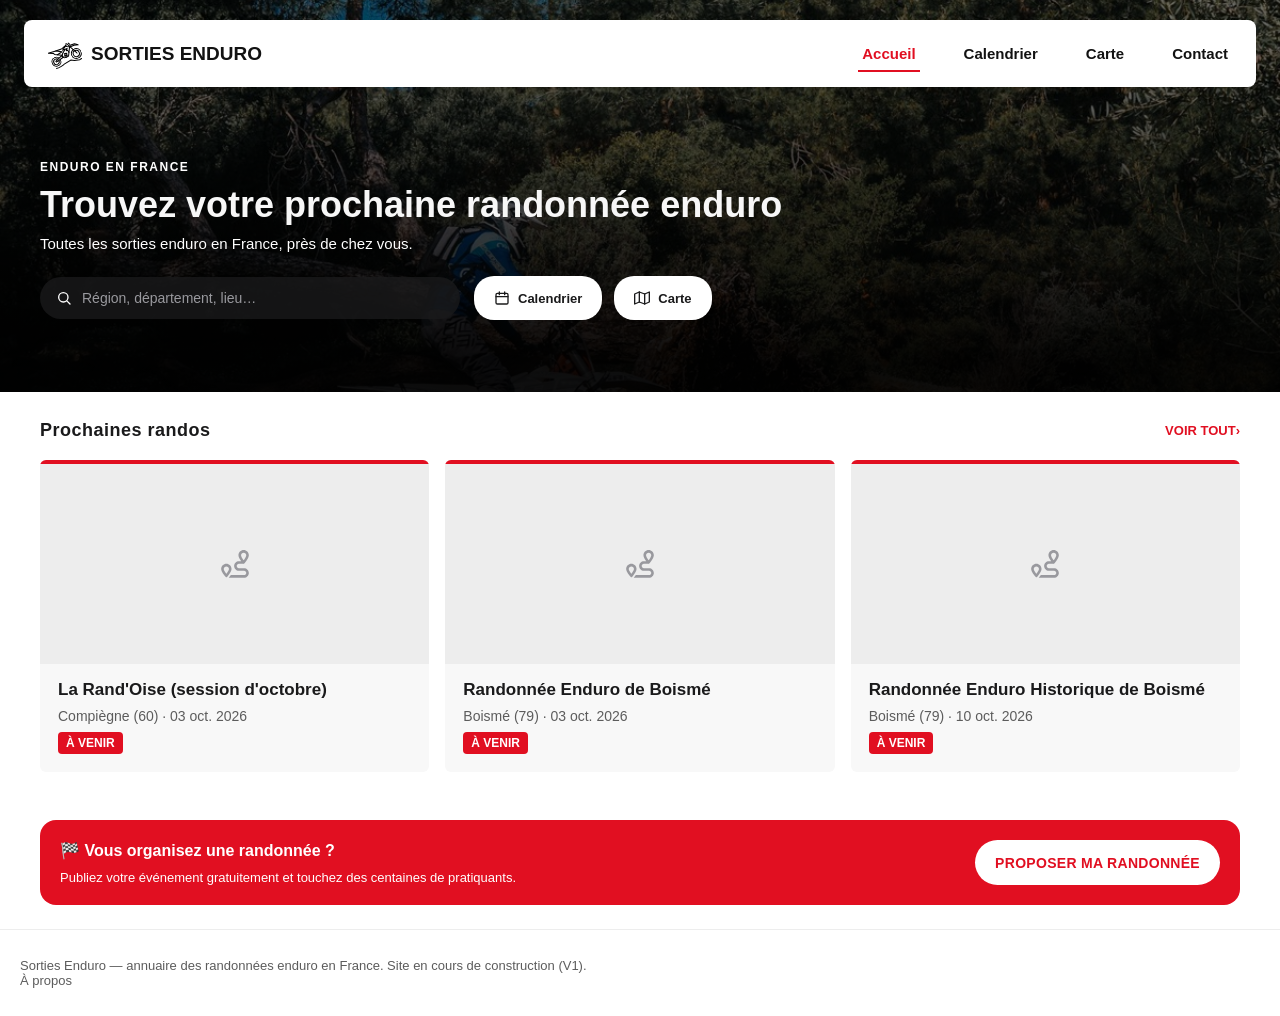
==== commit e8c04deb: "Renommage du site en « Sorties Enduro », version 1.1.1 - Titres de page, pieds de page, textes des f" ====
--- a/index.html
+++ b/index.html
@@ -3,7 +3,7 @@
 <head>
 <meta charset="UTF-8" />
 <meta name="viewport" content="width=device-width, initial-scale=1" />
-<title>Calendrier Enduro — Trouvez votre prochaine randonnée</title>
+<title>Sorties Enduro — Trouvez votre prochaine randonnée</title>
 <meta
   name="description"
   content="Toutes les randonnées enduro organisées en France. Repérez les sorties près de chez vous, consultez les détails et contactez l'organisateur."
@@ -107,7 +107,7 @@
   </section>
 
   <footer class="site-footer">
-    <p>Calendrier Enduro — annuaire des randonnées enduro en France. Site en cours de construction (V1).</p>
+    <p>Sorties Enduro — annuaire des randonnées enduro en France. Site en cours de construction (V1).</p>
     <p><a href="#" aria-disabled="true" tabindex="-1">À propos <span class="sr-only">(bientôt disponible)</span></a></p>
   </footer>
 </main>
--- a/css/styles.css
+++ b/css/styles.css
@@ -1,5 +1,5 @@
 /* ==========================================================================
-   Calendrier-enduro — feuille de styles partagée
+   Sorties Enduro — feuille de styles partagée
    Version F ("Sportif" clair) — implémentation locale à partir de Figma
    Voir claude/accessibilite.md et claude/structure-site.md dans le projet
    pour le détail des décisions de contraste / zones tactiles.
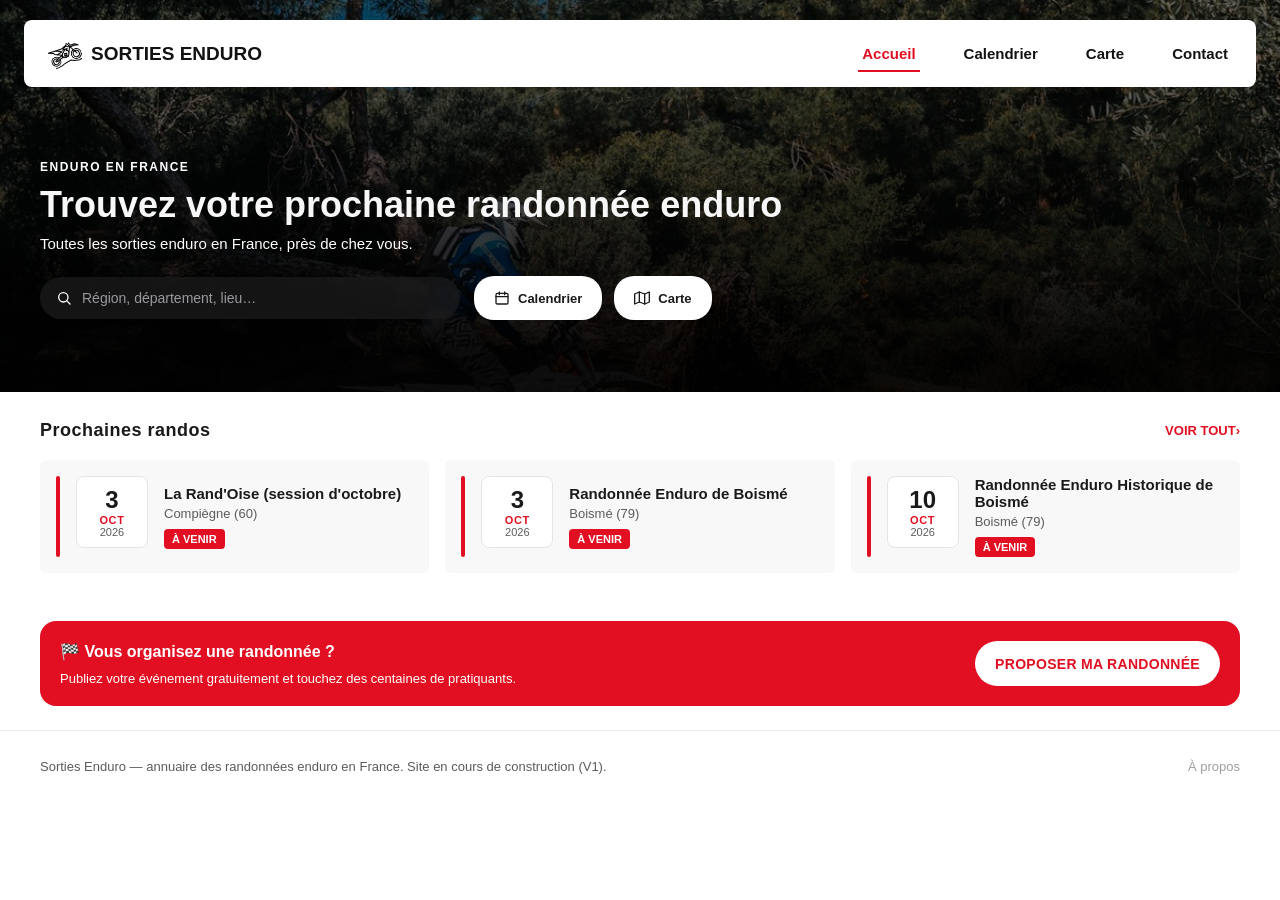
==== commit e71078f7: "fix(home): footer aligné sur la largeur de contenu des autres pages Co-Authored-By: Claude Opus 5.5 " ====
--- a/index.html
+++ b/index.html
@@ -107,8 +107,10 @@
   </section>
 
   <footer class="site-footer">
-    <p>Sorties Enduro — annuaire des randonnées enduro en France. Site en cours de construction (V1).</p>
-    <p><a href="#" aria-disabled="true" tabindex="-1">À propos <span class="sr-only">(bientôt disponible)</span></a></p>
+    <div class="site-footer__inner">
+      <p>Sorties Enduro — annuaire des randonnées enduro en France. Site en cours de construction (V1).</p>
+      <p class="site-footer__links"><a href="#" aria-disabled="true" tabindex="-1">À propos <span class="sr-only">(bientôt disponible)</span></a></p>
+    </div>
   </footer>
 </main>
 
--- a/css/styles.css
+++ b/css/styles.css
@@ -9,12 +9,16 @@
   /* Couleurs */
   --color-bg: #ffffff;
   --color-surface: #f8f8f8;
+  --color-surface-hover: #f1f1f1;
   --color-text: #1a1a1b;
   --color-text-strong: #121212;
   --color-text-muted: #5c5c5c;
   --color-placeholder: #99999e;
   --color-border: #8f8f8f;
-  --color-border-soft: #ededed;
+  --color-border-subtle: #ededed;
+  --color-border-soft: #e5e5e5; /* bordure décorative du bloc date (Figma border/soft → grey-150) */
+  --color-border-divider: #ececec; /* séparateurs de la fiche (Figma border/divider → grey-200) */
+  --color-text-disabled: #9e9e9e; /* liens désactivés (Figma text/disabled → grey-300) */
   --color-brand: #e10f21;
   --color-brand-on-dark: #ed3324; /* variante lisible sur fond sombre, non utilisée sur cette version claire mais gardée en réserve */
   --color-on-brand: #ffffff;
@@ -38,19 +42,42 @@
   --font-sans: "Inter", -apple-system, BlinkMacSystemFont, "Segoe UI", Roboto,
     "Helvetica Neue", Arial, sans-serif;
 
+  /* Tailles de police (Figma Font/font-size-*) */
+  --font-size-2xs: 10px;
+  --font-size-xs: 11px;
+  --font-size-sm: 12px;
+  --font-size-md: 13px;
+  --font-size-base: 14px;
+  --font-size-lg: 15px;
+  --font-size-xl: 16px;
+  --font-size-2xl: 18px;
+  --font-size-3xl: 22px;
+  --font-size-4xl: 24px;
+  --font-size-5xl: 40px;
+  --font-size-icon: 20px;
+
   /* Rayons */
+  --radius-2xs: 2px;
+  --radius-xs: 4px;
   --radius-sm: 6px;
   --radius-md: 8px;
   --radius-lg: 16px;
   --radius-pill: 999px;
 
-  /* Espacements */
+  /* Espacements : --space-N = N × 4px.
+     Échelle Figma : spacing-1 = --space-1 (4), spacing-2 = --space-2 (8),
+     spacing-3 = --space-4 (16), spacing-4 = --space-6 (24), spacing-5 = --space-8 (32),
+     spacing-6 = --space-12 (48), spacing-7 = --space-16 (64).
+     --space-3 (12) et --space-5 (20) sont hors échelle v1.1 : à ne plus utiliser dans le code nouveau. */
   --space-1: 4px;
   --space-2: 8px;
   --space-3: 12px;
   --space-4: 16px;
   --space-5: 20px;
   --space-6: 24px;
+  --space-8: 32px;
+  --space-12: 48px;
+  --space-16: 64px;
 
   /* Layout */
   --container-max: 1200px;
@@ -201,7 +228,7 @@
    ========================================================================== */
 .site-header {
   background: var(--color-bg);
-  border-bottom: 1px solid var(--color-border-soft);
+  border-bottom: 1px solid var(--color-border-subtle);
   padding: var(--space-4) var(--space-4) var(--space-4) var(--space-5);
 }
 
@@ -281,13 +308,14 @@
   color: var(--color-brand);
 }
 
-.primary-nav__link[aria-current="page"] {
+.primary-nav__link[aria-current="page"],
+.primary-nav__link[aria-current="true"] {
   color: var(--color-brand);
   border-bottom-color: var(--color-brand);
 }
 
 .primary-nav__link[aria-disabled="true"] {
-  color: var(--color-text-muted);
+  color: var(--color-text-disabled);
   cursor: default;
   pointer-events: none;
 }
@@ -457,7 +485,7 @@
 }
 
 .section {
-  padding: var(--space-6) var(--space-5);
+  padding: var(--space-6);
 }
 
 .section__header {
@@ -496,27 +524,47 @@
 .event-list {
   max-width: var(--container-max);
   margin-inline: auto;
-  display: flex;
-  flex-direction: column;
-  gap: var(--space-3);
+  padding: 0;
+  list-style: none;
+  display: flex;
+  flex-direction: column;
+  gap: var(--space-4);
 }
 
 /* ==========================================================================
    Carte rando (composant partagé Accueil / Calendrier)
    ========================================================================== */
+/* v1.1 : plus de vignette photo, un bloc date la remplace.
+   Toute la carte est cliquable via un seul lien (titre) dont la zone est
+   étendue à la carte par ::after. */
 .event-card {
-  display: flex;
-  gap: var(--space-3);
+  position: relative;
+  display: flex;
+  gap: var(--space-4);
   align-items: stretch;
   background: var(--color-surface);
   border-radius: var(--radius-sm);
-  padding: var(--space-3);
-  text-decoration: none;
+  padding: var(--space-4);
   color: inherit;
 }
 
 .event-card:hover {
-  background: #f1f1f1;
+  background: var(--color-surface-hover);
+}
+
+.event-card:focus-within {
+  box-shadow: var(--focus-ring);
+}
+
+.event-card__link:focus-visible {
+  box-shadow: none;
+}
+
+.event-card__link::after {
+  content: "";
+  position: absolute;
+  inset: 0;
+  border-radius: inherit;
 }
 
 .event-card__accent {
@@ -534,28 +582,47 @@
   background: var(--color-accent-cancelled);
 }
 
-.event-card__thumb {
+/* Bloc date : jour / mois / année, couleurs selon le statut */
+.event-card__date {
+  flex-shrink: 0;
   width: 72px;
   height: 72px;
+  display: flex;
+  flex-direction: column;
+  align-items: center;
+  justify-content: center;
+  background: var(--color-bg);
+  border: 1px solid var(--color-border-soft);
   border-radius: var(--radius-md);
-  overflow: hidden;
-  flex-shrink: 0;
-  background: var(--color-border-soft);
-}
-
-.event-card__thumb img {
-  width: 100%;
-  height: 100%;
-  object-fit: cover;
-}
-
-/* Rando sans photo : pictogramme décoratif à la place de la vignette */
-.event-card__thumb--empty {
-  display: flex;
-  align-items: center;
-  justify-content: center;
-  color: var(--color-placeholder);
-  font-size: 28px;
+  color: var(--color-text);
+}
+
+.event-card__day {
+  font-size: var(--font-size-4xl);
+  font-weight: 900;
+  line-height: 28px;
+}
+
+.event-card__month {
+  font-size: var(--font-size-xs);
+  font-weight: 700;
+  letter-spacing: 0.06em;
+  text-transform: uppercase;
+  color: var(--color-accent-upcoming);
+}
+
+.event-card__year {
+  font-size: var(--font-size-xs);
+  color: var(--color-text-muted);
+}
+
+.event-card[data-status="cancelled"] .event-card__month {
+  color: var(--color-accent-cancelled);
+}
+
+.event-card[data-status="past"] .event-card__day,
+.event-card[data-status="past"] .event-card__month {
+  color: var(--color-badge-past-text);
 }
 
 .event-card__body {
@@ -568,15 +635,24 @@
 }
 
 .event-card__title {
-  font-size: 15px;
+  font-size: var(--font-size-lg);
   font-weight: 600;
   color: var(--color-text);
   overflow-wrap: break-word;
 }
 
 .event-card__meta {
-  font-size: 13px;
+  font-size: var(--font-size-md);
   color: var(--color-text-muted);
+}
+
+/* Indice visuel de la liste bureau du calendrier, pas un second lien */
+.event-card__status {
+  display: flex;
+}
+
+.event-card__action {
+  display: none;
 }
 
 .badge {
@@ -584,9 +660,9 @@
   align-items: center;
   align-self: flex-start;
   margin-top: var(--space-1);
-  padding: 4px var(--space-2);
-  border-radius: 4px;
-  font-size: 11px;
+  padding: var(--space-1) var(--space-2);
+  border-radius: var(--radius-xs);
+  font-size: var(--font-size-xs);
   font-weight: 700;
   text-transform: uppercase;
   background: var(--color-badge-upcoming-bg);
@@ -653,7 +729,7 @@
    Page "Calendrier des randonnées"
    ========================================================================== */
 .page-title {
-  padding: var(--space-6) var(--space-5) var(--space-2);
+  padding: var(--space-6) var(--space-6) var(--space-2);
 }
 
 .page-title__inner {
@@ -677,7 +753,7 @@
 }
 
 .filters {
-  padding: var(--space-2) var(--space-5) var(--space-4);
+  padding: var(--space-2) var(--space-6) var(--space-4);
 }
 
 .filters__inner {
@@ -724,12 +800,12 @@
 .chip {
   display: inline-flex;
   align-items: center;
-  gap: 6px;
+  gap: var(--space-2);
   background: #fff;
   border: 1px solid var(--color-border);
   border-radius: var(--radius-pill);
-  padding: 14px var(--space-3) 14px 16px;
-  font-size: 14px;
+  padding: var(--space-4);
+  font-size: var(--font-size-base);
   font-weight: 500;
   color: var(--color-text);
   min-height: 44px;
@@ -843,7 +919,7 @@
 .event-groups {
   max-width: var(--container-max);
   margin-inline: auto;
-  padding: 0 var(--space-5) var(--space-6);
+  padding: 0 var(--space-6) var(--space-6);
   display: flex;
   flex-direction: column;
   gap: var(--space-6);
@@ -860,8 +936,12 @@
   width: 4px;
   height: 16px;
   border-radius: var(--radius-pill);
-  background: var(--color-brand);
+  background: var(--color-accent-upcoming);
   flex-shrink: 0;
+}
+
+.event-group--past .event-group__bar {
+  background: var(--color-accent-past);
 }
 
 .event-group__title {
@@ -874,6 +954,11 @@
 .event-group .event-list {
   margin: 0;
   max-width: none;
+}
+
+/* En-tête de colonnes : uniquement dans la liste bureau (≥900px) */
+.event-list__columns {
+  display: none;
 }
 
 .empty-state {
@@ -906,7 +991,7 @@
   right: 0;
   bottom: 0;
   background: #fff;
-  border-top: 1px solid var(--color-border-soft);
+  border-top: 1px solid var(--color-border-subtle);
   padding: var(--space-2) var(--space-4);
   display: flex;
   z-index: 100;
@@ -965,7 +1050,7 @@
    Pied de page léger (informations, hors zone tactile mobile)
    ========================================================================== */
 .site-footer {
-  border-top: 1px solid var(--color-border-soft);
+  border-top: 1px solid var(--color-border-subtle);
   padding: var(--space-6) var(--space-5);
   text-align: center;
   color: var(--color-text-muted);
@@ -989,6 +1074,7 @@
 }
 
 .site-footer a[aria-disabled="true"] {
+  color: var(--color-text-disabled);
   pointer-events: none;
 }
 
@@ -1105,60 +1191,12 @@
     gap: var(--space-4);
   }
 
-  .event-card {
-    flex-direction: column;
-  }
-
-  .event-list--grid .event-card,
-  .event-group .event-list .event-card {
-    height: 100%;
-    padding: 0;
-    gap: 0;
-    overflow: hidden;
-  }
-
-  .event-list--grid .event-card__accent,
-  .event-group .event-list .event-card__accent {
-    width: 100%;
-    height: 4px;
-    border-radius: 0;
-  }
-
-  .event-list--grid .event-card__thumb,
-  .event-group .event-list .event-card__thumb {
-    width: 100%;
-    height: 200px;
-    border-radius: 0;
-  }
-
-  .event-list--grid .event-card__body,
-  .event-group .event-list .event-card__body {
-    padding: 16px 18px 18px;
-    gap: var(--space-2);
-  }
-
-  .event-list--grid .event-card__title,
-  .event-group .event-list .event-card__title {
-    font-size: 17px;
-  }
-
-  .event-list--grid .event-card__meta,
-  .event-group .event-list .event-card__meta {
-    font-size: 14px;
-  }
-
-  .event-list--grid .badge,
-  .event-group .event-list .badge {
-    font-size: 12px;
-    margin-top: 0;
-  }
-
   .page-title__inner {
     gap: var(--space-3);
   }
 
   .page-title h1 {
-    font-size: 40px;
+    font-size: var(--font-size-5xl);
     letter-spacing: 0.3px;
   }
 
@@ -1167,13 +1205,13 @@
   }
 
   .page-title {
-    padding-top: 56px;
-    padding-bottom: 28px;
+    padding-top: var(--space-16);
+    padding-bottom: var(--space-8);
   }
 
   .filters {
-    padding-top: 8px;
-    padding-bottom: 40px;
+    padding-top: var(--space-2);
+    padding-bottom: var(--space-12);
   }
 
   .filters__search-col {
@@ -1198,15 +1236,16 @@
   }
 
   .chip {
-    padding: 14px 20px;
+    padding: var(--space-4) var(--space-6);
   }
 
   .event-groups {
-    padding-bottom: 56px;
+    gap: var(--space-12);
+    padding-bottom: var(--space-12);
   }
 
   .event-group__header {
-    margin-bottom: var(--space-5);
+    margin-bottom: var(--space-6);
   }
 
   .event-group__bar {
@@ -1214,14 +1253,108 @@
   }
 
   .event-group__title {
-    font-size: 19px;
+    font-size: var(--font-size-2xl);
     letter-spacing: normal;
   }
 
-  .event-group .event-list {
+  /* Calendrier bureau : liste chronologique, une rando par ligne.
+     Même balisage que la carte mobile, mis en grille ; le corps de carte
+     s'efface (display: contents) pour que ses enfants deviennent des colonnes. */
+  .event-groups {
+    --event-row-columns: 4px 96px minmax(0, 1fr) 160px 104px 112px;
+    --event-row-gap: var(--space-4);
+  }
+
+  .event-list__columns,
+  .event-list--rows .event-card {
     display: grid;
-    grid-template-columns: repeat(2, 1fr);
-    gap: var(--space-6);
+    grid-template-columns: var(--event-row-columns);
+    column-gap: var(--event-row-gap);
+    align-items: center;
+  }
+
+  .event-list__columns {
+    padding-block: var(--space-2);
+    border-bottom: 1px solid var(--color-border);
+    font-size: var(--font-size-xs);
+    font-weight: 700;
+    letter-spacing: 0.06em;
+    text-transform: uppercase;
+    color: var(--color-text-muted);
+  }
+
+  .event-list--rows {
+    gap: 0;
+  }
+
+  .event-list--rows .event-card {
+    min-height: 60px;
+    padding: var(--space-4) var(--space-4) var(--space-4) 0;
+    background: var(--color-bg);
+    border-radius: 0;
+    border-bottom: 1px solid var(--color-border-subtle);
+  }
+
+  .event-list--rows .event-card:hover {
+    background: var(--color-surface);
+  }
+
+  .event-list--rows .event-card__accent {
+    align-self: stretch;
+    border-radius: var(--radius-2xs);
+  }
+
+  .event-list--rows .event-card__date {
+    width: auto;
+    height: auto;
+    display: grid;
+    grid-template-columns: 38px auto;
+    column-gap: var(--space-2);
+    align-items: center;
+    justify-content: start;
+    justify-items: start;
+    background: none;
+    border: none;
+    border-radius: 0;
+  }
+
+  .event-list--rows .event-card__day {
+    grid-row: 1 / 3;
+  }
+
+  .event-list--rows .event-card__month {
+    align-self: end;
+  }
+
+  .event-list--rows .event-card__year {
+    align-self: start;
+  }
+
+  .event-list--rows .event-card__body {
+    display: contents;
+  }
+
+  .event-list--rows .event-card__title {
+    font-size: var(--font-size-2xl);
+  }
+
+  .event-list--rows .event-card__meta {
+    font-size: var(--font-size-base);
+    white-space: nowrap;
+    overflow: hidden;
+    text-overflow: ellipsis;
+  }
+
+  .event-list--rows .badge {
+    margin-top: 0;
+  }
+
+  .event-list--rows .event-card__action {
+    display: block;
+    text-align: right;
+    font-size: var(--font-size-base);
+    font-weight: 600;
+    color: var(--color-brand);
   }
 
   .site-footer {
@@ -1239,8 +1372,9 @@
 }
 
 @media (min-width: 1200px) {
-  .event-group .event-list {
-    grid-template-columns: repeat(3, 1fr);
+  .event-groups {
+    --event-row-columns: 4px 120px minmax(0, 1fr) 240px 140px 150px;
+    --event-row-gap: var(--space-6);
   }
 }
 
@@ -1313,7 +1447,7 @@
 
 .map-sidebar__divider {
   border: none;
-  border-top: 1px solid var(--color-border-soft);
+  border-top: 1px solid var(--color-border-subtle);
   margin: 0;
 }
 
@@ -1524,7 +1658,7 @@
   align-items: center;
   gap: var(--space-2);
   padding: 10px var(--space-5) 10px var(--space-2);
-  border-bottom: 1px solid var(--color-border-soft);
+  border-bottom: 1px solid var(--color-border-subtle);
 }
 
 .detail-header__back {
@@ -1548,45 +1682,21 @@
   color: var(--color-text);
 }
 
-.detail-hero {
-  position: relative;
-  height: 240px;
-  background: var(--color-border-soft);
-  overflow: hidden;
-}
-
-.detail-hero img {
-  width: 100%;
-  height: 100%;
-  object-fit: cover;
-}
-
-/* Fiche sans photo : même pictogramme décoratif que sur les cartes */
-.detail-hero--empty {
-  display: flex;
-  align-items: center;
-  justify-content: center;
-  color: var(--color-placeholder);
-  font-size: 48px;
-}
-
-.detail-hero .badge {
-  position: absolute;
-  left: var(--space-4);
-  top: var(--space-4);
-}
-
 .detail-title-meta {
   max-width: var(--container-max);
   margin-inline: auto;
-  padding: var(--space-5) var(--space-5) var(--space-1);
+  padding: var(--space-6) var(--space-6) var(--space-1);
   display: flex;
   flex-direction: column;
   gap: var(--space-2);
 }
 
+.detail-title-meta .badge {
+  margin-top: 0;
+}
+
 .detail-title-meta h1 {
-  font-size: 22px;
+  font-size: var(--font-size-3xl);
   font-weight: 900;
   color: var(--color-text);
   line-height: 1.25;
@@ -1610,33 +1720,43 @@
   margin-inline: auto;
   width: 100%;
   display: flex;
-  gap: var(--space-3);
-  padding: var(--space-4) var(--space-5) var(--space-1);
-}
-
+  align-items: stretch;
+  gap: var(--space-4);
+  padding: var(--space-4) var(--space-6) var(--space-1);
+}
+
+/* Les 3 cartes ont la même hauteur : valeur poussée en bas, valeurs alignées */
 .detail-stat {
   flex: 1;
+  min-width: 0;
   background: var(--color-surface);
   border-radius: var(--radius-sm);
-  padding: var(--space-3) 10px;
-  display: flex;
-  flex-direction: column;
-  gap: 6px;
+  padding: var(--space-4) var(--space-2);
+  display: flex;
+  flex-direction: column;
+  justify-content: space-between;
+  gap: var(--space-2);
+}
+
+.detail-stat__head {
+  display: flex;
+  flex-direction: column;
+  gap: var(--space-2);
 }
 
 .detail-stat .icon {
   color: var(--color-brand);
-  font-size: 15px;
+  font-size: var(--font-size-lg);
 }
 
 .detail-stat__label {
-  font-size: 12px;
+  font-size: var(--font-size-sm);
   font-weight: 500;
   color: var(--color-text-muted);
 }
 
 .detail-stat__value {
-  font-size: 15px;
+  font-size: var(--font-size-lg);
   font-weight: 700;
   color: var(--color-text);
 }
@@ -1645,14 +1765,14 @@
   max-width: var(--container-max);
   margin-inline: auto;
   width: 100%;
-  padding: var(--space-5) var(--space-5) var(--space-1);
+  padding: var(--space-6) var(--space-6) var(--space-1);
   display: flex;
   flex-direction: column;
   gap: var(--space-2);
 }
 
 .detail-section h2 {
-  font-size: 16px;
+  font-size: var(--font-size-xl);
   font-weight: 700;
   color: var(--color-text);
 }
@@ -1712,7 +1832,6 @@
 }
 
 .contact-list {
-  background: var(--color-surface);
   border-radius: var(--radius-sm);
   overflow: hidden;
 }
@@ -1720,13 +1839,13 @@
 .contact-list__row {
   display: flex;
   align-items: center;
-  gap: 10px;
+  gap: var(--space-2);
   min-height: 44px;
-  padding: var(--space-3);
-  font-size: 14px;
+  padding: var(--space-2) var(--space-4);
+  font-size: var(--font-size-base);
   font-weight: 500;
   color: var(--color-text);
-  border-bottom: 1px solid var(--color-border-soft);
+  border-bottom: 1px solid var(--color-border-divider);
 }
 
 .contact-list__row:last-child {
@@ -1734,7 +1853,7 @@
 }
 
 .contact-list__row:hover {
-  background: #f1f1f1;
+  background: var(--color-surface-hover);
 }
 
 .contact-list__row .icon {
@@ -1750,7 +1869,7 @@
   bottom: 0;
   z-index: 10;
   background: #fff;
-  border-top: 1px solid var(--color-border-soft);
+  border-top: 1px solid var(--color-border-subtle);
   padding: var(--space-3) var(--space-5);
   max-width: var(--container-max);
   margin-inline: auto;
@@ -1839,38 +1958,106 @@
   font-size: 14px;
 }
 
+/* En-tête bureau (nav principale) et lien retour : affichés à partir de 900px */
+.site-header--wide,
+.detail-back-link {
+  display: none;
+}
+
+.detail-booking {
+  padding-bottom: var(--space-6);
+}
+
 @media (min-width: 900px) {
   body.detail-page {
-    padding-bottom: calc(var(--detail-cta-height) + var(--space-5));
+    padding-bottom: 0;
   }
 
   .detail-header {
-    padding-left: var(--space-6);
-    padding-right: var(--space-6);
-  }
-
-  .detail-hero {
-    height: 340px;
+    display: none;
+  }
+
+  .site-header--wide {
+    display: block;
+  }
+
+  .detail-main {
+    max-width: calc(var(--container-max) + var(--space-6) * 2);
+    margin-inline: auto;
+    padding: var(--space-12) var(--space-6) var(--space-16);
+  }
+
+  .detail-back-link {
+    display: inline-flex;
+    align-items: center;
+    gap: var(--space-2);
+    min-height: 44px;
+    margin-bottom: var(--space-6);
+    font-size: var(--font-size-lg);
+    font-weight: 600;
+    color: var(--color-text);
+  }
+
+  .detail-back-link:hover {
+    color: var(--color-brand);
+  }
+
+  /* Colonne principale fluide + carte de réservation de 384px */
+  .detail-layout {
+    display: grid;
+    grid-template-columns: minmax(0, 1fr) 384px;
+    gap: var(--space-12);
+    align-items: start;
+  }
+
+  .detail-content {
+    display: flex;
+    flex-direction: column;
+    gap: var(--space-8);
   }
 
   .detail-title-meta,
   .detail-stats,
   .detail-section {
-    padding-left: var(--space-6);
-    padding-right: var(--space-6);
-  }
-
-  .detail-title-meta,
-  .detail-stats,
-  .detail-section {
-    max-width: 640px;
-  }
-
+    max-width: none;
+    margin: 0;
+    padding: 0;
+  }
+
+  .detail-title-meta {
+    gap: var(--space-4);
+  }
+
+  .detail-title-meta h1 {
+    font-size: var(--font-size-5xl);
+    line-height: 1.2;
+  }
+
+  .mini-map {
+    height: 280px;
+  }
+
+  .detail-booking {
+    position: sticky;
+    top: var(--space-6);
+    gap: var(--space-4);
+    padding: var(--space-6);
+    background: var(--color-surface);
+    border-radius: var(--radius-md);
+  }
+
+  .contact-list__row:hover {
+    background: var(--color-surface-hover);
+  }
+
+  /* Le CTA fixe du mobile devient le bouton pleine largeur de la carte de réservation */
   .detail-cta {
-    max-width: 640px;
-    padding-left: var(--space-6);
-    padding-right: var(--space-6);
-    padding-bottom: var(--space-5);
+    position: static;
+    max-width: none;
+    margin-top: var(--space-2);
+    padding: 0;
+    background: none;
+    border-top: none;
   }
 }
 
@@ -1971,7 +2158,7 @@
   margin: 0;
   padding: var(--space-5) 0 0;
   border: none;
-  border-top: 1px solid var(--color-border-soft);
+  border-top: 1px solid var(--color-border-subtle);
 }
 
 .form__legend {
